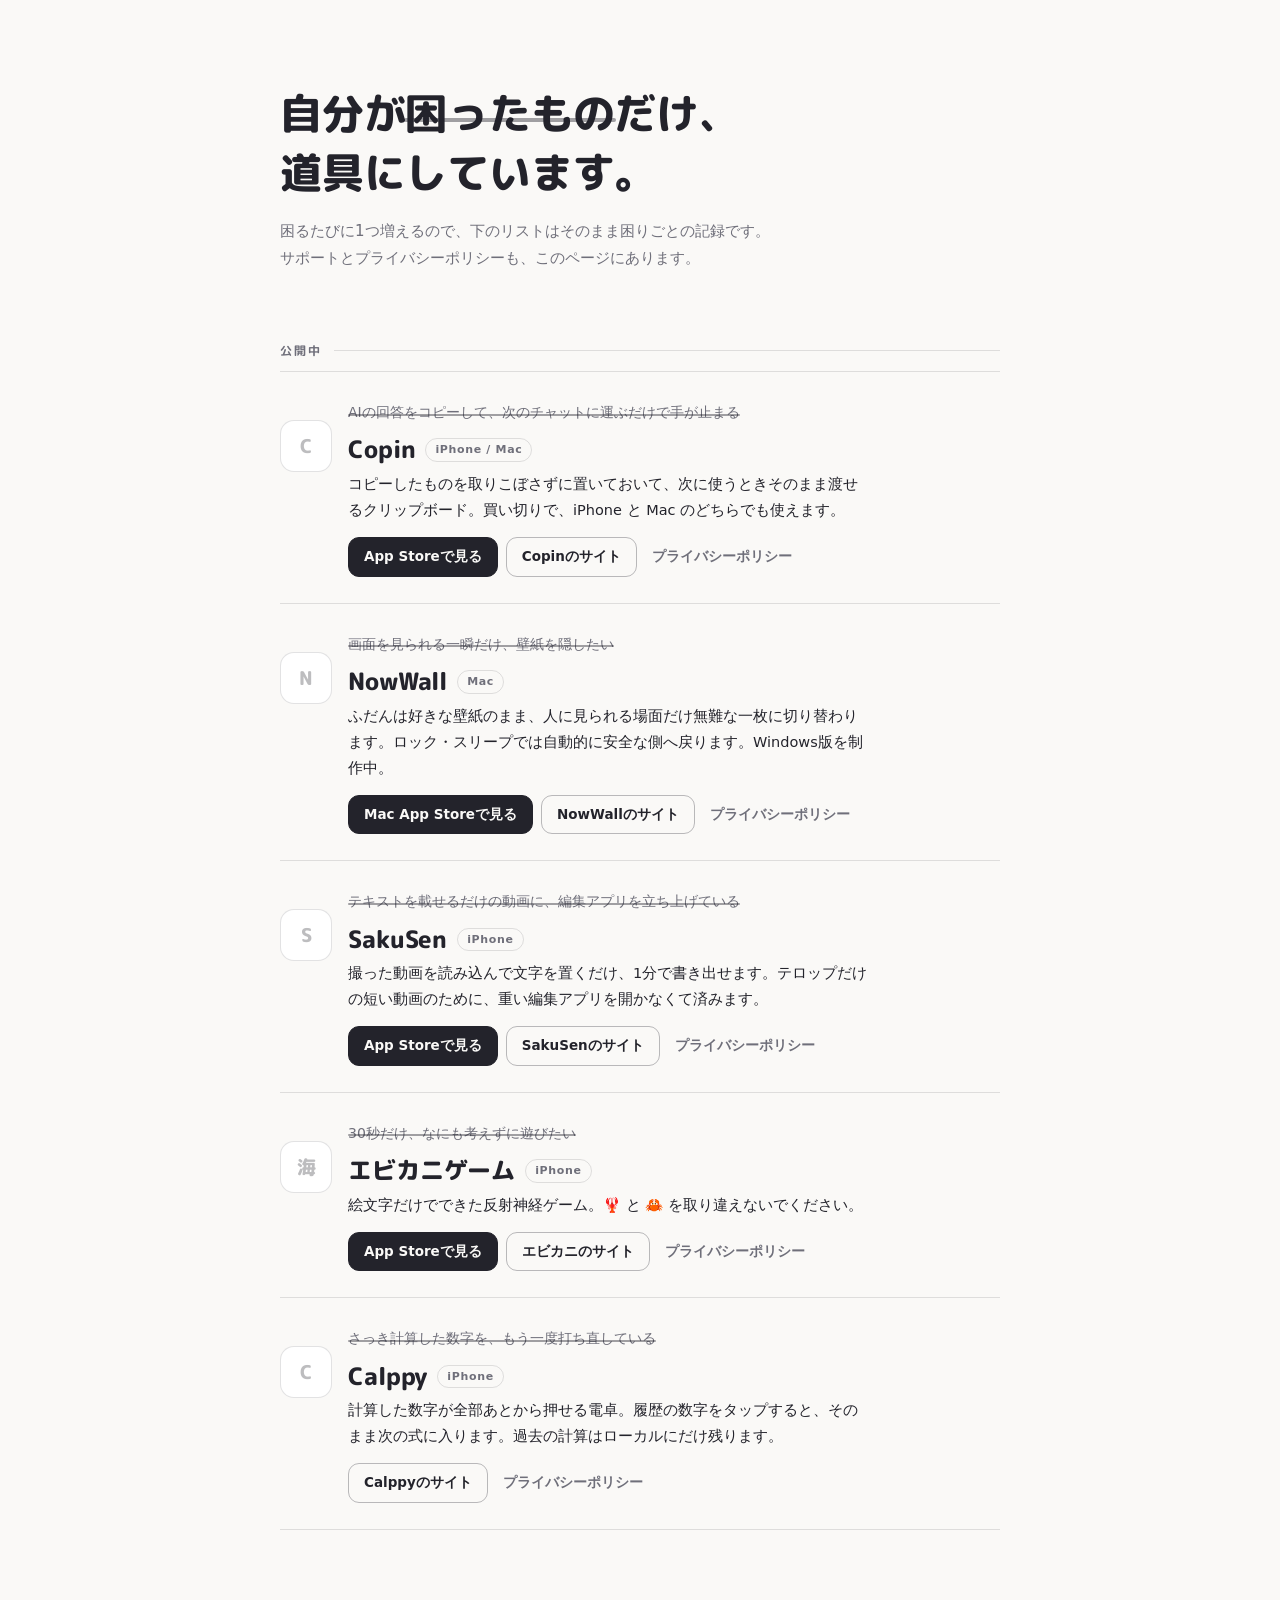
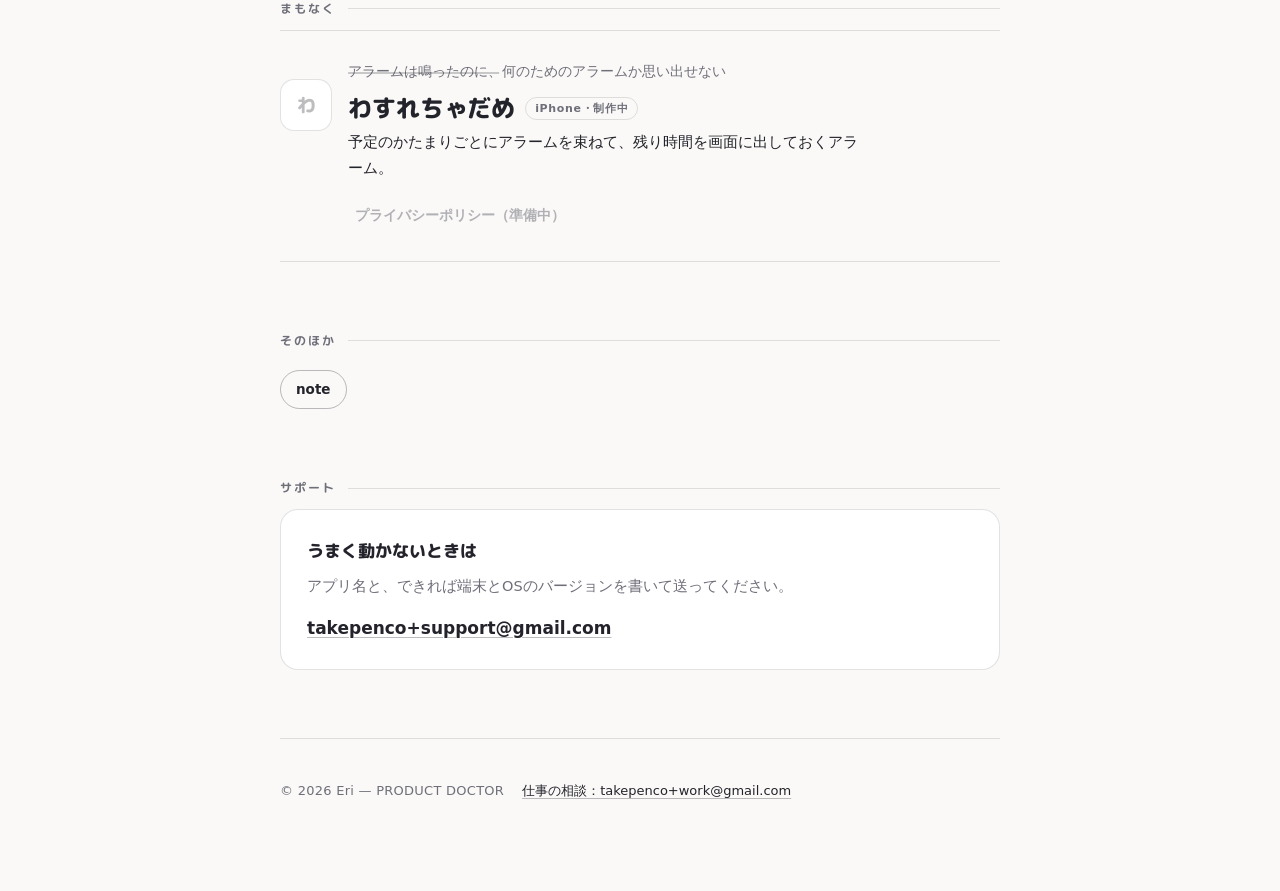
==== index.html @ cc20dac9 "Move Calppy to published apps" ====
<!doctype html>
<html lang="ja">
<head>
  <meta charset="utf-8">
  <meta name="viewport" content="width=device-width, initial-scale=1">
  <meta name="theme-color" content="#faf9f7">

  <title>Eri — つくったもの</title>
  <meta name="description" content="Eriがつくったアプリと道具の置き場。サポート窓口とプライバシーポリシーもここに。">

  <meta property="og:type" content="website">
  <meta property="og:locale" content="ja_JP">
  <meta property="og:title" content="Eri — つくったもの">
  <meta property="og:description" content="自分が困ったものだけ、道具にしています。">
  <meta name="twitter:card" content="summary_large_image">
  <!-- TODO: 公開URL確定後に canonical / og:url を追加する -->
  <!-- TODO: assets/ogp.png（1200×630）を用意し、絶対URLで og:image を追加する -->
  <!-- TODO: assets/favicon.ico と assets/apple-touch-icon.png（180×180）を用意して link 要素を追加する -->

  <link rel="preconnect" href="https://fonts.googleapis.com">
  <link rel="preconnect" href="https://fonts.gstatic.com" crossorigin>
  <link href="https://fonts.googleapis.com/css2?family=M+PLUS+Rounded+1c:wght@700;800&amp;display=swap" rel="stylesheet">
  <link rel="stylesheet" href="styles.css">
  <script src="js/main.js" defer></script>
</head>
<body>
  <a class="skip-link" href="#main">本文へ移動</a>

  <header class="wrap hero">
    <h1>自分が<span class="u">困ったもの</span>だけ、<br>道具にしています。</h1>
    <p class="lede">
      困るたびに1つ増えるので、下のリストはそのまま困りごとの記録です。
      サポートとプライバシーポリシーも、このページにあります。
    </p>
  </header>

  <main id="main">
    <!--
      アプリ追加時は article.product を丸ごと複製する。
      URL未確定時は偽のリンクを置かず、span.todo-link のままにする。
      アイコン画像が無い・読み込めない場合は .icon-fallback が表示される。
    -->
    <section class="wrap product-section" id="apps" aria-labelledby="apps-title">
      <h2 id="apps-title">公開中</h2>

      <article class="product">
        <span class="icon" aria-hidden="true">
          <span class="icon-fallback">C</span>
          <img src="icons/copin.png" alt="" onerror="this.remove()">
        </span>
        <div class="product-body">
          <p class="symptom">AIの回答をコピーして、次のチャットに運ぶだけで手が止まる</p>
          <h3 class="name">Copin <span class="tag">iPhone / Mac</span></h3>
          <p class="desc">コピーしたものを取りこぼさずに置いておいて、次に使うときそのまま渡せるクリップボード。買い切りで、iPhone と Mac のどちらでも使えます。</p>
          <div class="links" aria-label="Copinのリンク">
            <a class="btn primary" href="https://apps.apple.com/jp/app/copin-%E3%82%B3%E3%83%94%E3%83%B3-%E3%83%86%E3%82%AD%E3%82%B9%E3%83%88%E3%82%B9%E3%83%88%E3%83%83%E3%82%AF/id6759777817" target="_blank" rel="noopener noreferrer">App Storeで見る</a>
            <a class="btn" href="https://eriaidesign.github.io/copin/" target="_blank" rel="noopener noreferrer">Copinのサイト</a>
            <a class="btn quiet" href="https://eriaidesign.github.io/copin/privacy" target="_blank" rel="noopener noreferrer">プライバシーポリシー</a>
          </div>
        </div>
      </article>

      <article class="product">
        <span class="icon" aria-hidden="true">
          <span class="icon-fallback">N</span>
          <img src="icons/nowwall.png" alt="" onerror="this.remove()">
        </span>
        <div class="product-body">
          <p class="symptom">画面を見られる一瞬だけ、壁紙を隠したい</p>
          <h3 class="name">NowWall <span class="tag">Mac</span></h3>
          <p class="desc">ふだんは好きな壁紙のまま、人に見られる場面だけ無難な一枚に切り替わります。ロック・スリープでは自動的に安全な側へ戻ります。Windows版を制作中。</p>
          <div class="links" aria-label="NowWallのリンク">
            <a class="btn primary" href="https://apps.apple.com/jp/app/%E4%BB%8A%E3%81%A0%E3%81%91%E5%A3%81%E7%B4%99/id6786477106?mt=12" target="_blank" rel="noopener noreferrer">Mac App Storeで見る</a>
            <a class="btn" href="https://eriaidesign.github.io/NowWall/" target="_blank" rel="noopener noreferrer">NowWallのサイト</a>
            <a class="btn quiet" href="https://eriaidesign.github.io/NowWall/privacy" target="_blank" rel="noopener noreferrer">プライバシーポリシー</a>
          </div>
        </div>
      </article>

      <article class="product">
        <span class="icon" aria-hidden="true">
          <span class="icon-fallback">S</span>
          <img src="icons/sakusen.png" alt="" onerror="this.remove()">
        </span>
        <div class="product-body">
          <p class="symptom">テキストを載せるだけの動画に、編集アプリを立ち上げている</p>
          <h3 class="name">SakuSen <span class="tag">iPhone</span></h3>
          <p class="desc">撮った動画を読み込んで文字を置くだけ、1分で書き出せます。テロップだけの短い動画のために、重い編集アプリを開かなくて済みます。</p>
          <div class="links" aria-label="SakuSenのリンク">
            <a class="btn primary" href="https://apps.apple.com/jp/app/sakusen/id6762540919" target="_blank" rel="noopener noreferrer">App Storeで見る</a>
            <a class="btn" href="https://eriaidesign.github.io/SakuSen/" target="_blank" rel="noopener noreferrer">SakuSenのサイト</a>
            <a class="btn quiet" href="https://eriaidesign.github.io/SakuSen/privacy" target="_blank" rel="noopener noreferrer">プライバシーポリシー</a>
          </div>
        </div>
      </article>

      <article class="product">
        <span class="icon" aria-hidden="true">
          <span class="icon-fallback">海</span>
          <img src="icons/ebikani.png" alt="" onerror="this.remove()">
        </span>
        <div class="product-body">
          <p class="symptom">30秒だけ、なにも考えずに遊びたい</p>
          <h3 class="name">エビカニゲーム <span class="tag">iPhone</span></h3>
          <p class="desc">絵文字だけでできた反射神経ゲーム。🦞 と 🦀 を取り違えないでください。</p>
          <div class="links" aria-label="エビカニゲームのリンク">
            <a class="btn primary" href="https://apps.apple.com/jp/app/%E3%82%A8%E3%83%93%E3%82%AB%E3%83%8B/id6766397787" target="_blank" rel="noopener noreferrer">App Storeで見る</a>
            <a class="btn" href="https://eriaidesign.github.io/EbiKani/" target="_blank" rel="noopener noreferrer">エビカニのサイト</a>
            <a class="btn quiet" href="https://eriaidesign.github.io/EbiKani/privacy" target="_blank" rel="noopener noreferrer">プライバシーポリシー</a>
          </div>
        </div>
      </article>

      <article class="product">
        <span class="icon" aria-hidden="true">
          <span class="icon-fallback">C</span>
          <img src="icons/calppy.png" alt="" onerror="this.remove()">
        </span>
        <div class="product-body">
          <p class="symptom">さっき計算した数字を、もう一度打ち直している</p>
          <h3 class="name">Calppy <span class="tag">iPhone</span></h3>
          <p class="desc">計算した数字が全部あとから押せる電卓。履歴の数字をタップすると、そのまま次の式に入ります。過去の計算はローカルにだけ残ります。</p>
          <div class="links" aria-label="Calppyのリンク">
            <!-- TODO: App Storeページが公開されたらストアリンクを追加する（現在の掲載URLは404） -->
            <a class="btn" href="https://eriaidesign.github.io/Calppy/" target="_blank" rel="noopener noreferrer">Calppyのサイト</a>
            <a class="btn quiet" href="https://eriaidesign.github.io/Calppy/privacy" target="_blank" rel="noopener noreferrer">プライバシーポリシー</a>
          </div>
        </div>
      </article>
    </section>

    <section class="wrap product-section upcoming" id="soon" aria-labelledby="soon-title">
      <h2 id="soon-title">まもなく</h2>

      <article class="product">
        <span class="icon" aria-hidden="true">
          <span class="icon-fallback">わ</span>
          <img src="icons/wasurecha.png" alt="" onerror="this.remove()">
        </span>
        <div class="product-body">
          <p class="symptom">アラームは鳴ったのに、何のためのアラームか思い出せない</p>
          <h3 class="name">わすれちゃだめ <span class="tag">iPhone・制作中</span></h3>
          <p class="desc">予定のかたまりごとにアラームを束ねて、残り時間を画面に出しておくアラーム。</p>
          <div class="links" aria-label="わすれちゃだめのリンク">
            <!-- TODO: privacy/wasurecha.html の既存ポリシー本文を配置後、a要素へ置き換える -->
            <span class="btn quiet todo-link" data-todo="privacy/wasurecha.html">プライバシーポリシー（準備中）</span>
          </div>
        </div>
      </article>
    </section>

    <section class="wrap" id="other" aria-labelledby="other-title">
      <h2 id="other-title">そのほか</h2>
      <div class="side" aria-label="そのほかの制作物">
        <a class="btn" href="https://note.com/eri_design" target="_blank" rel="noopener noreferrer">note</a>
      </div>
    </section>

    <section class="wrap" id="support" aria-labelledby="support-title">
      <h2 id="support-title">サポート</h2>
      <div class="contact">
        <h3>うまく動かないときは</h3>
        <p>アプリ名と、できれば端末とOSのバージョンを書いて送ってください。</p>
        <a class="mail" href="mailto:takepenco+support@gmail.com?subject=%E3%82%A2%E3%83%97%E3%83%AA%E3%82%B5%E3%83%9D%E3%83%BC%E3%83%88&amp;body=%E3%82%A2%E3%83%97%E3%83%AA%E5%90%8D%EF%BC%9A%0A%E7%AB%AF%E6%9C%AB%EF%BC%9A%0AOS%E3%83%90%E3%83%BC%E3%82%B8%E3%83%A7%E3%83%B3%EF%BC%9A%0A%0A%E5%9B%B0%E3%81%A3%E3%81%A6%E3%81%84%E3%82%8B%E3%81%93%E3%81%A8%EF%BC%9A">takepenco+support@gmail.com</a>
        <!-- 将来アプリ専用窓口が必要になったら、同じ形式で +copin などのmailtoを追加する -->
      </div>
    </section>
  </main>

  <footer class="wrap">
    <p class="sig">© 2026 Eri <span aria-hidden="true">—</span> PRODUCT DOCTOR</p>
    <p><a href="mailto:takepenco+work@gmail.com?subject=%E4%BB%95%E4%BA%8B%E3%81%AE%E7%9B%B8%E8%AB%87">仕事の相談：takepenco+work@gmail.com</a></p>
  </footer>
</body>
</html>
---- styles.css ----
:root {
  --paper: #faf9f7;
  --card: #ffffff;
  --ink: #23232b;
  --dim: #6f6f7a;
  --line: rgba(35, 35, 43, 0.13);
  --line-strong: rgba(35, 35, 43, 0.3);
  --strike: rgba(35, 35, 43, 0.42);
  --max-width: 720px;
  --display: "M PLUS Rounded 1c", ui-rounded, system-ui, sans-serif;
  --body: system-ui, -apple-system, "Hiragino Sans", "Noto Sans JP", "Yu Gothic", sans-serif;
}

*,
*::before,
*::after {
  box-sizing: border-box;
}

* {
  margin: 0;
  padding: 0;
}

html {
  scroll-behavior: smooth;
}

body {
  background: var(--paper);
  color: var(--ink);
  font-family: var(--body);
  line-height: 1.8;
  -webkit-font-smoothing: antialiased;
}

.wrap {
  width: min(100% - 44px, var(--max-width));
  margin-inline: auto;
}

a {
  color: var(--ink);
  text-decoration: underline;
  text-decoration-color: var(--line-strong);
  text-decoration-thickness: 1px;
  text-underline-offset: 3px;
}

a:hover {
  text-decoration-color: var(--ink);
}

:focus-visible {
  border-radius: 4px;
  outline: 2px solid var(--ink);
  outline-offset: 3px;
}

.skip-link {
  position: fixed;
  z-index: 10;
  top: 12px;
  left: 12px;
  padding: 7px 12px;
  border-radius: 8px;
  background: var(--ink);
  color: var(--paper);
  font-size: 13px;
  transform: translateY(-180%);
}

.skip-link:focus {
  transform: translateY(0);
}

.hero {
  padding-block: 84px 34px;
}

h1,
h2,
.name,
.contact h3 {
  font-family: var(--display);
}

h1 {
  margin-bottom: 16px;
  font-size: clamp(29px, 5.6vw, 42px);
  font-weight: 800;
  letter-spacing: -0.005em;
  line-height: 1.4;
}

h1 .u {
  position: relative;
  display: inline-block;
  white-space: nowrap;
}

h1 .u::after {
  position: absolute;
  top: 57%;
  left: -0.04em;
  width: calc(100% + 0.08em);
  height: 4px;
  border-radius: 3px;
  background: var(--strike);
  content: "";
  transform: scaleX(0);
  transform-origin: left center;
  transition: transform 0.62s cubic-bezier(0.2, 0.9, 0.3, 1) 0.5s;
}

body.ready h1 .u::after {
  transform: scaleX(1);
}

.lede {
  max-width: 33em;
  color: var(--dim);
  font-size: 15px;
}

section {
  padding-block: 34px;
}

h2 {
  display: flex;
  align-items: center;
  gap: 12px;
  margin-bottom: 10px;
  color: var(--dim);
  font-size: 12px;
  font-weight: 700;
  letter-spacing: 0.16em;
}

h2::after {
  flex: 1;
  height: 1px;
  background: var(--line);
  content: "";
}

.product {
  display: grid;
  grid-template-columns: 52px 1fr;
  column-gap: 16px;
  padding-block: 26px;
  border-top: 1px solid var(--line);
}

.product-section .product:last-child {
  border-bottom: 1px solid var(--line);
}

.icon {
  position: relative;
  display: flex;
  align-items: center;
  justify-content: center;
  width: 52px;
  height: 52px;
  margin-top: 22px;
  overflow: hidden;
  border: 1px solid var(--line);
  border-radius: 14px;
  background: var(--card);
  color: var(--line-strong);
  font-family: var(--display);
  font-size: 19px;
  font-weight: 800;
}

.icon img {
  position: absolute;
  inset: 0;
  width: 100%;
  height: 100%;
  object-fit: cover;
}

.symptom {
  position: relative;
  display: inline-block;
  margin-bottom: 8px;
  color: var(--dim);
  font-size: 14px;
}

.symptom::after {
  position: absolute;
  top: 53%;
  left: 0;
  width: 100%;
  height: 2px;
  border-radius: 2px;
  background: var(--strike);
  content: "";
  transform: scaleX(0);
  transform-origin: left center;
  transition: transform 0.5s cubic-bezier(0.2, 0.9, 0.3, 1);
}

.product.seen .symptom::after {
  transform: scaleX(1);
}

.upcoming .product.seen .symptom::after {
  transform: scaleX(0.4);
}

.upcoming .symptom::after {
  opacity: 0.55;
}

.name {
  display: flex;
  flex-wrap: wrap;
  align-items: center;
  gap: 10px;
  margin-bottom: 4px;
  font-size: 24px;
  font-weight: 800;
  letter-spacing: -0.005em;
  line-height: 1.4;
}

.tag {
  padding: 2px 9px;
  border: 1px solid var(--line);
  border-radius: 999px;
  color: var(--dim);
  font-family: var(--body);
  font-size: 11px;
  font-weight: 600;
  letter-spacing: 0.06em;
  line-height: 1.6;
}

.desc {
  max-width: 36em;
  margin-bottom: 14px;
  color: var(--ink);
  font-size: 14.5px;
}

.links,
.side {
  display: flex;
  flex-wrap: wrap;
  align-items: center;
  gap: 8px;
}

.side {
  gap: 9px;
  padding-top: 8px;
}

.btn {
  display: inline-block;
  padding: 8px 15px;
  border: 1px solid var(--line-strong);
  border-radius: 11px;
  background: transparent;
  color: var(--ink);
  font-size: 13.5px;
  font-weight: 600;
  line-height: 1.6;
  text-decoration: none;
}

a.btn:hover {
  background: rgba(35, 35, 43, 0.05);
  text-decoration: none;
}

.btn.primary {
  border-color: var(--ink);
  background: var(--ink);
  color: var(--paper);
}

a.btn.primary:hover {
  background: #000000;
}

.btn.quiet {
  padding-inline: 6px;
  border-color: transparent;
  color: var(--dim);
}

a.btn.quiet:hover {
  background: transparent;
  color: var(--ink);
  text-decoration: underline;
}

.todo-link {
  cursor: default;
  opacity: 0.52;
  user-select: none;
}

.side .btn {
  border-radius: 999px;
}

.contact {
  margin-top: 8px;
  padding: 26px;
  border: 1px solid var(--line);
  border-radius: 18px;
  background: var(--card);
}

.contact h3 {
  margin-bottom: 6px;
  font-size: 17px;
  font-weight: 800;
}

.contact p {
  margin-bottom: 14px;
  color: var(--dim);
  font-size: 14.5px;
}

.mail {
  font-size: 17px;
  font-weight: 700;
  overflow-wrap: anywhere;
}

footer {
  display: flex;
  flex-wrap: wrap;
  align-items: baseline;
  gap: 6px 18px;
  margin-top: 34px;
  padding-block: 40px 88px;
  border-top: 1px solid var(--line);
  color: var(--dim);
  font-size: 13px;
}

footer .sig {
  letter-spacing: 0.02em;
}

@media (max-width: 520px) {
  .wrap {
    width: min(100% - 36px, var(--max-width));
  }

  .hero {
    padding-top: 64px;
  }

  h1 .u {
    white-space: normal;
  }

  .product {
    grid-template-columns: 40px 1fr;
    column-gap: 13px;
  }

  .icon {
    width: 40px;
    height: 40px;
    margin-top: 20px;
    border-radius: 11px;
    font-size: 15px;
  }

  .contact {
    padding: 22px;
  }
}

@media (prefers-reduced-motion: reduce) {
  html {
    scroll-behavior: auto;
  }

  .symptom::after,
  h1 .u::after {
    transition: none;
  }
}
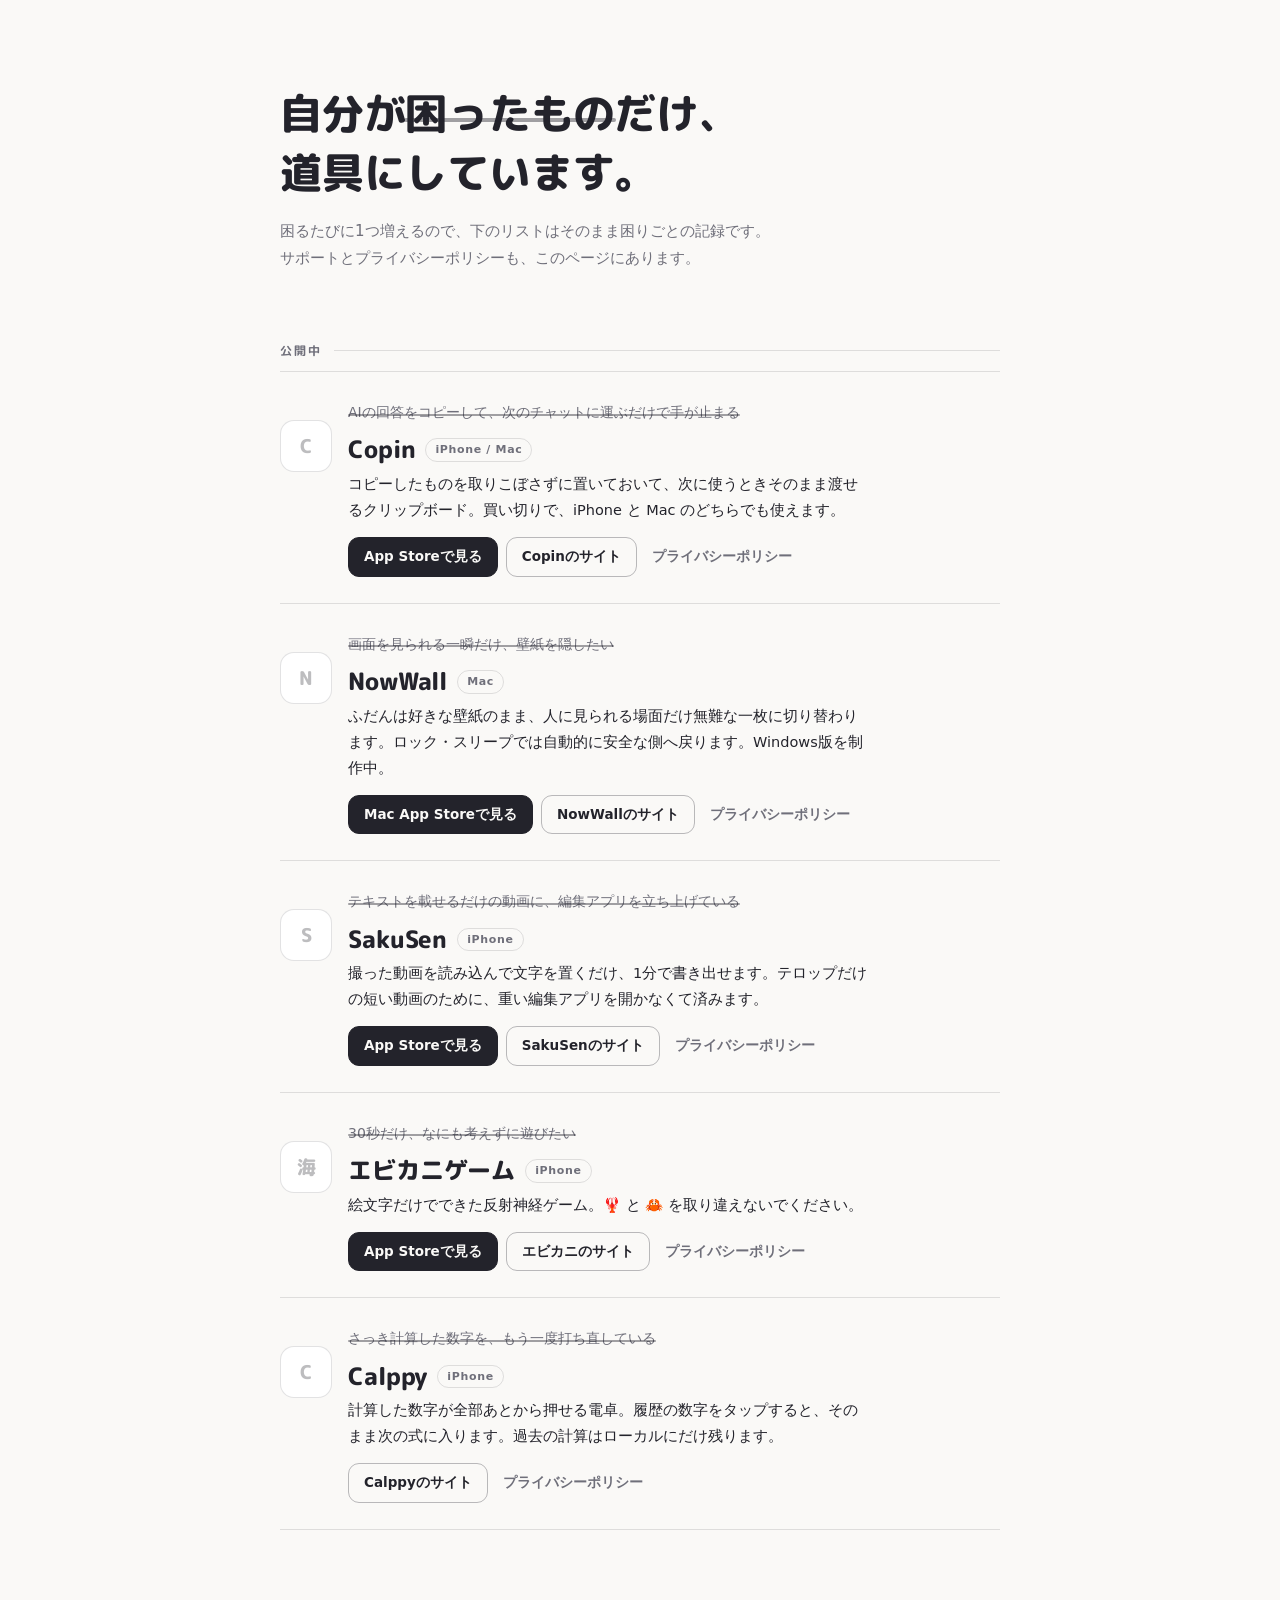
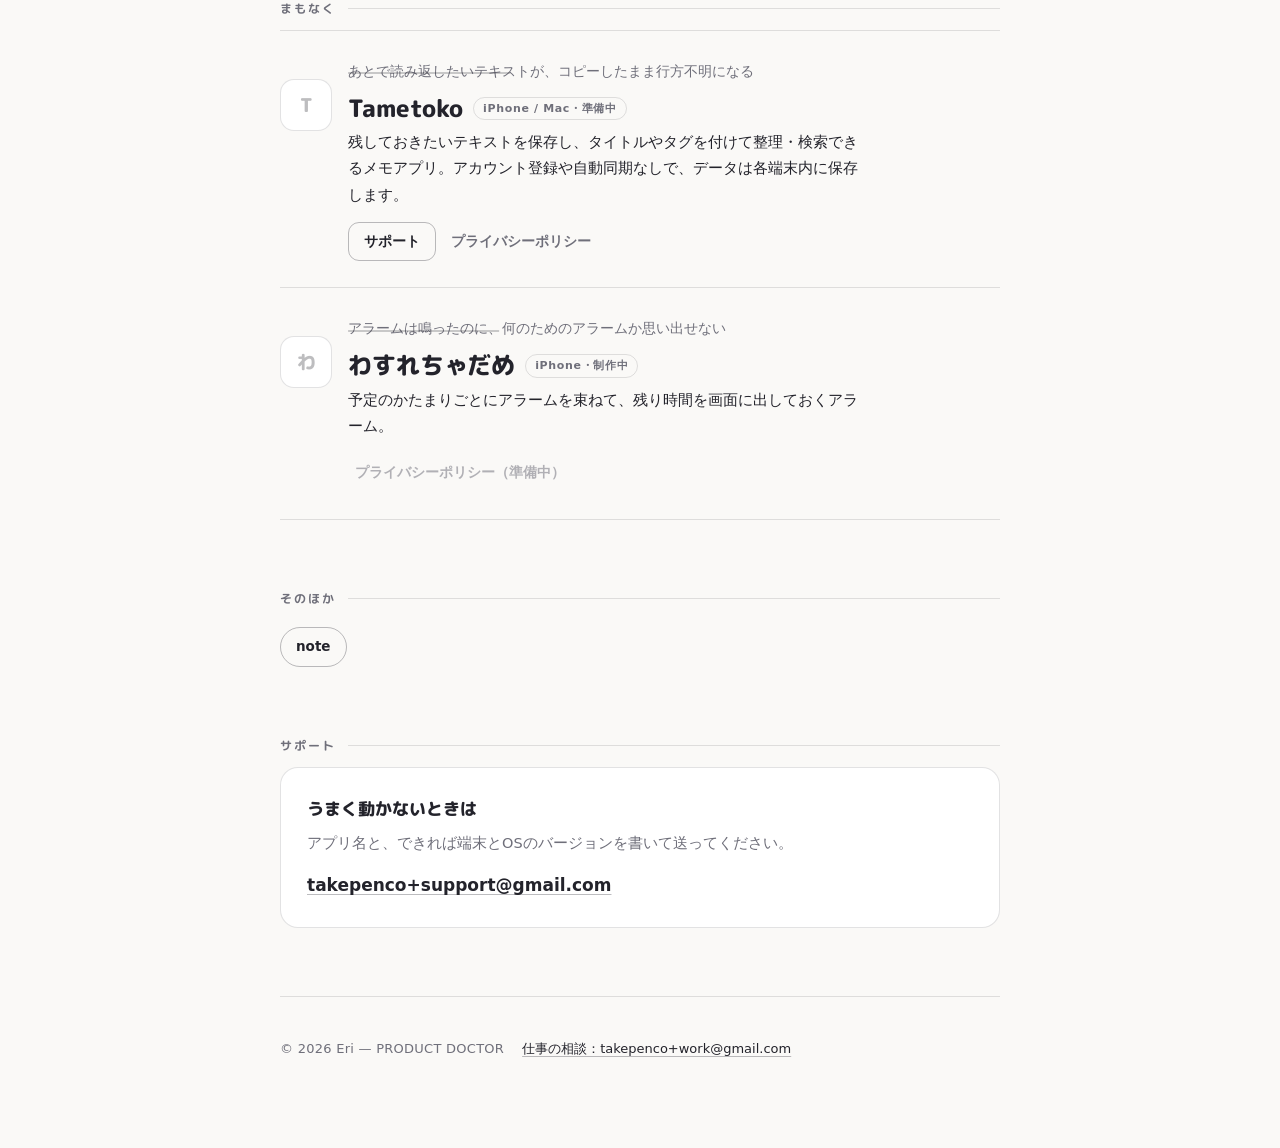
==== commit 27b5c19a: "Add Tametoko privacy and support pages" ====
--- a/index.html
+++ b/index.html
@@ -134,6 +134,23 @@
 
       <article class="product">
         <span class="icon" aria-hidden="true">
+          <span class="icon-fallback">T</span>
+          <img src="icons/tametoko.png" alt="" onerror="this.remove()">
+        </span>
+        <div class="product-body">
+          <p class="symptom">あとで読み返したいテキストが、コピーしたまま行方不明になる</p>
+          <h3 class="name">Tametoko <span class="tag">iPhone / Mac・準備中</span></h3>
+          <p class="desc">残しておきたいテキストを保存し、タイトルやタグを付けて整理・検索できるメモアプリ。アカウント登録や自動同期なしで、データは各端末内に保存します。</p>
+          <div class="links" aria-label="Tametokoのリンク">
+            <!-- TODO: App Store URLと個別サイトURLが確定したらリンクを追加する -->
+            <a class="btn" href="support/tametoko.html">サポート</a>
+            <a class="btn quiet" href="privacy/tametoko.html">プライバシーポリシー</a>
+          </div>
+        </div>
+      </article>
+
+      <article class="product">
+        <span class="icon" aria-hidden="true">
           <span class="icon-fallback">わ</span>
           <img src="icons/wasurecha.png" alt="" onerror="this.remove()">
         </span>
--- a/styles.css
+++ b/styles.css
@@ -353,6 +353,91 @@
   letter-spacing: 0.02em;
 }
 
+/* ---------- privacy / support pages ---------- */
+.subpage .page-header {
+  padding-block: 60px 28px;
+}
+
+.subpage .back-link {
+  display: inline-block;
+  margin-bottom: 22px;
+  color: var(--dim);
+  font-size: 14px;
+}
+
+.subpage .page-header h1 {
+  margin-bottom: 10px;
+  font-size: clamp(28px, 5vw, 38px);
+}
+
+.subpage .page-intro {
+  max-width: 42em;
+  color: var(--dim);
+  font-size: 16px;
+}
+
+.legal {
+  padding-block: 12px 48px;
+}
+
+.legal h2 {
+  display: block;
+  margin: 34px 0 8px;
+  color: var(--ink);
+  font-size: 17px;
+  letter-spacing: 0;
+}
+
+.legal h2::after {
+  display: none;
+}
+
+.legal p,
+.legal li {
+  font-size: 16px;
+}
+
+.legal ul {
+  padding-left: 1.4em;
+}
+
+.legal li + li {
+  margin-top: 6px;
+}
+
+.legal .meta {
+  color: var(--dim);
+  font-size: 14px;
+}
+
+.support-details {
+  display: grid;
+  gap: 16px;
+  padding-block: 12px 48px;
+}
+
+.support-details .contact {
+  margin-top: 0;
+}
+
+.support-details h2 {
+  margin-bottom: 12px;
+}
+
+.support-details ul {
+  padding-left: 1.4em;
+  font-size: 16px;
+}
+
+.support-details li + li {
+  margin-top: 5px;
+}
+
+.support-note {
+  color: var(--dim);
+  font-size: 14px;
+}
+
 @media (max-width: 520px) {
   .wrap {
     width: min(100% - 36px, var(--max-width));
@@ -382,6 +467,10 @@
   .contact {
     padding: 22px;
   }
+
+  .subpage .page-header {
+    padding-top: 42px;
+  }
 }
 
 @media (prefers-reduced-motion: reduce) {
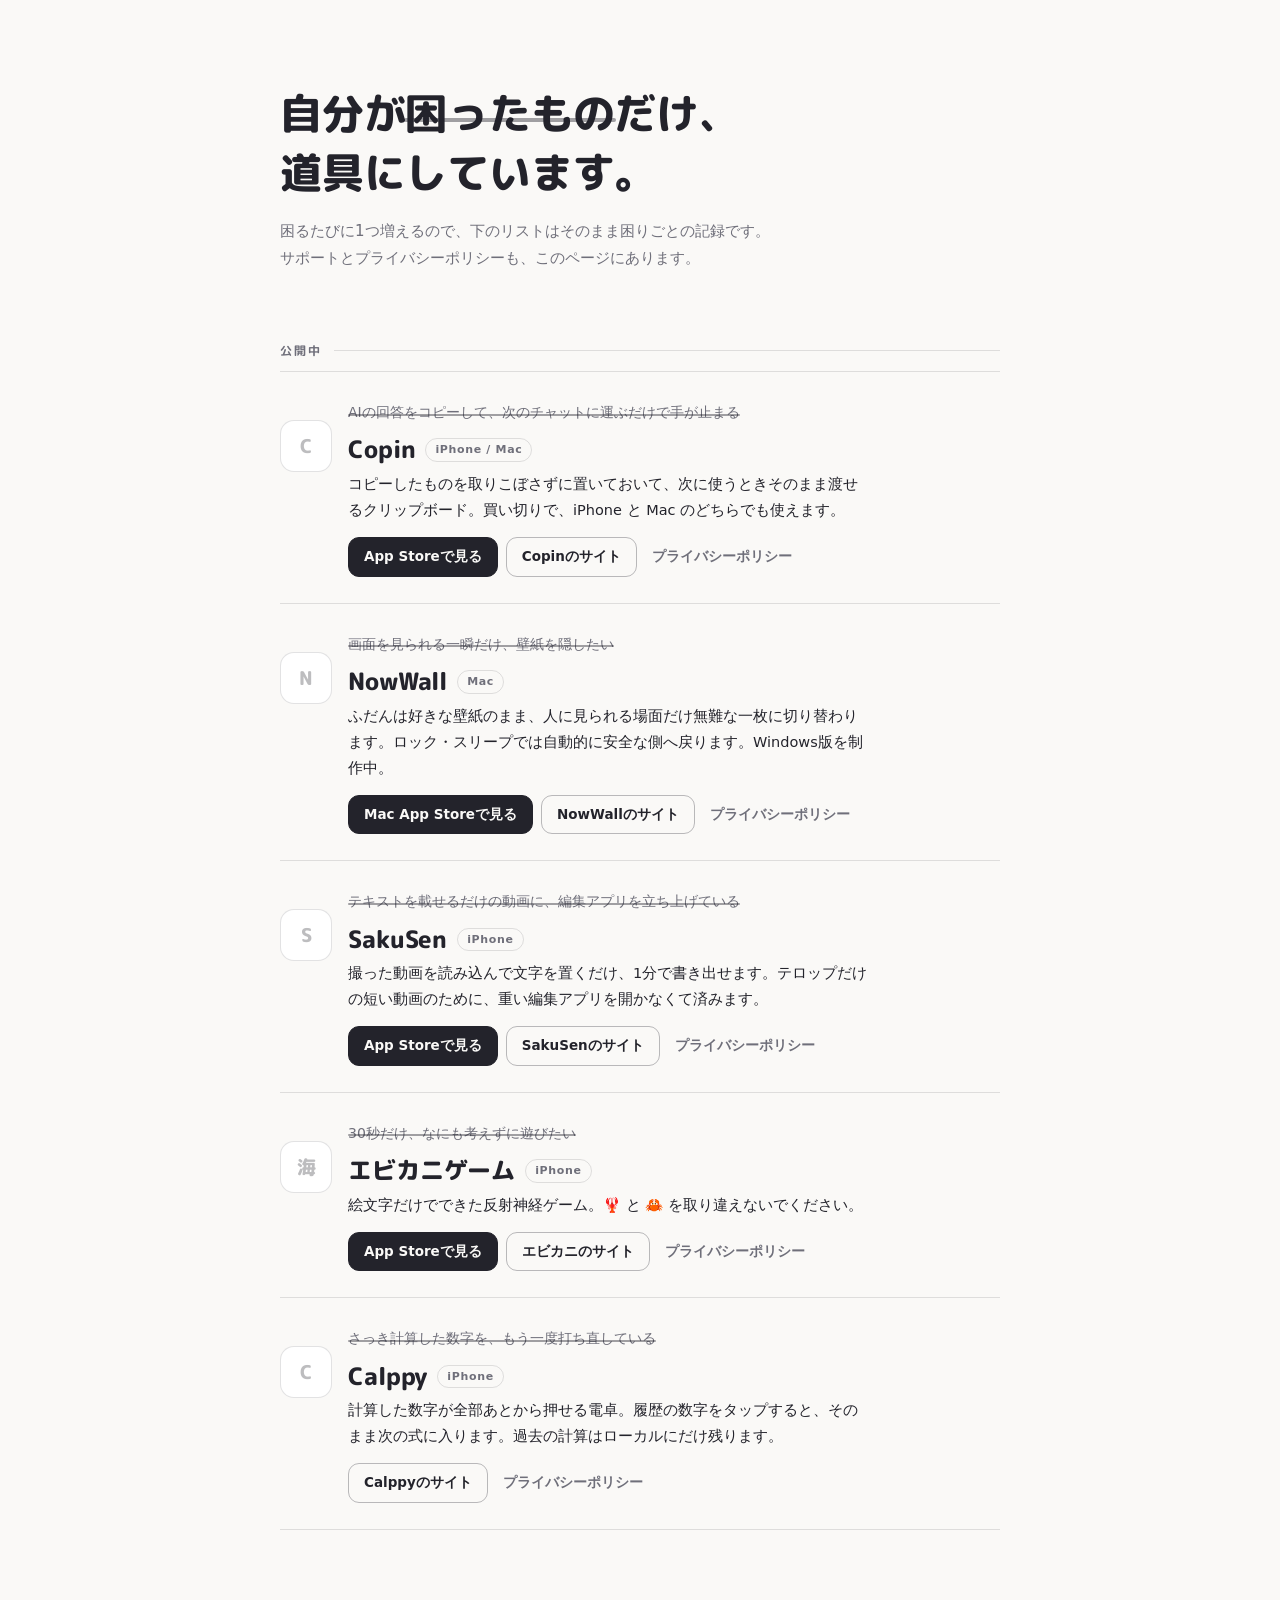
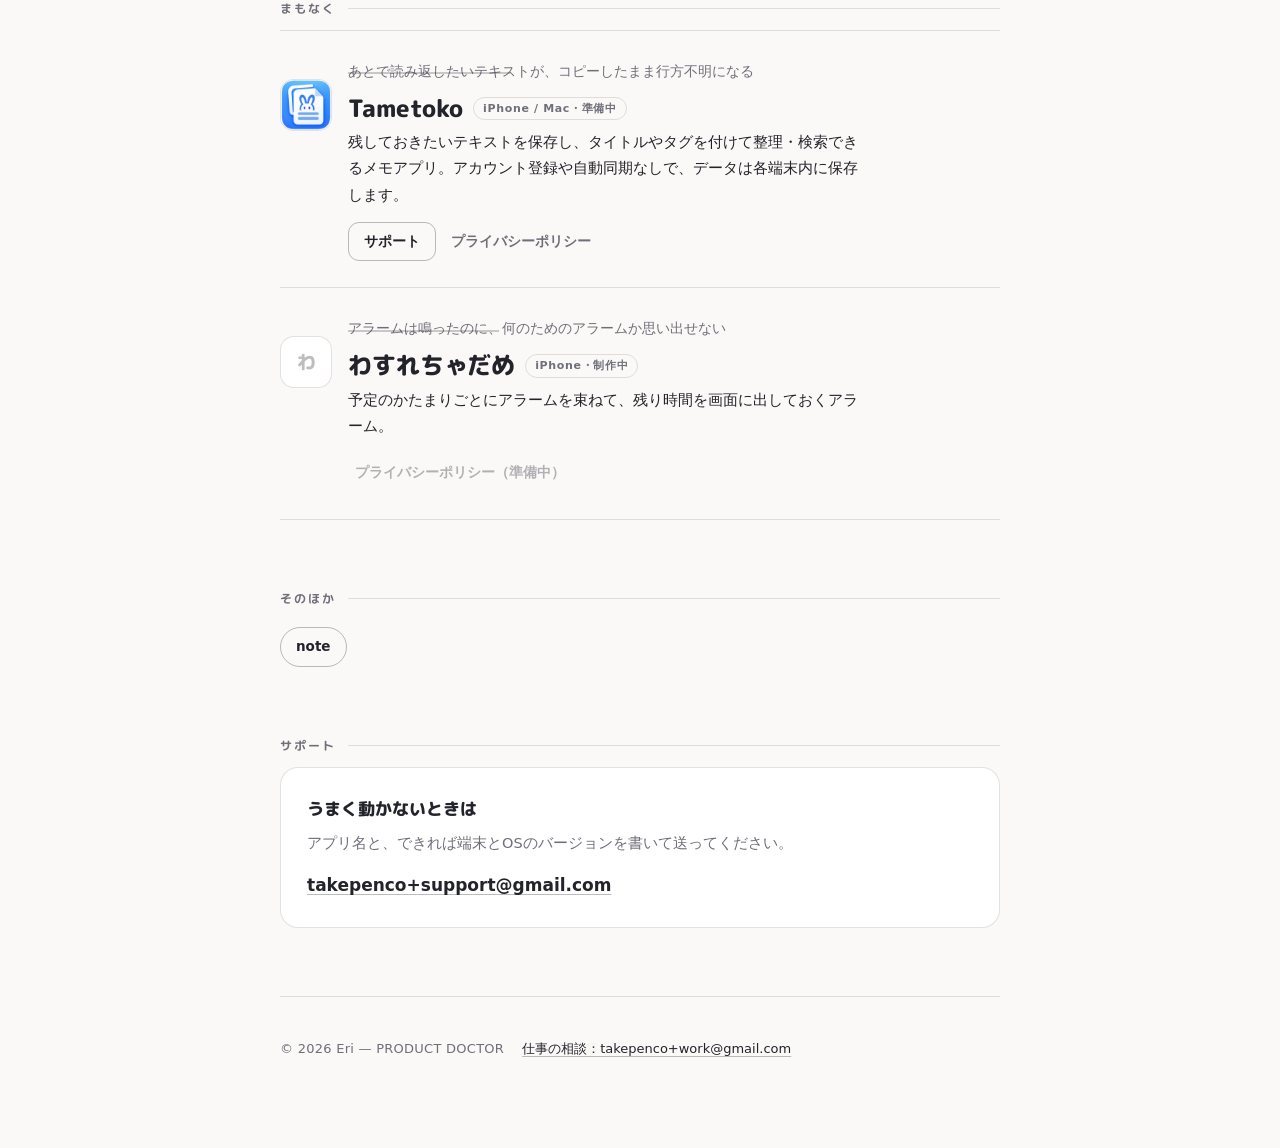
==== commit de3e847d: "Prepare site for GitHub Pages" ====
--- a/index.html
+++ b/index.html
@@ -12,8 +12,9 @@
   <meta property="og:locale" content="ja_JP">
   <meta property="og:title" content="Eri — つくったもの">
   <meta property="og:description" content="自分が困ったものだけ、道具にしています。">
+  <meta property="og:url" content="https://eriaidesign.github.io/">
   <meta name="twitter:card" content="summary_large_image">
-  <!-- TODO: 公開URL確定後に canonical / og:url を追加する -->
+  <link rel="canonical" href="https://eriaidesign.github.io/">
   <!-- TODO: assets/ogp.png（1200×630）を用意し、絶対URLで og:image を追加する -->
   <!-- TODO: assets/favicon.ico と assets/apple-touch-icon.png（180×180）を用意して link 要素を追加する -->
 
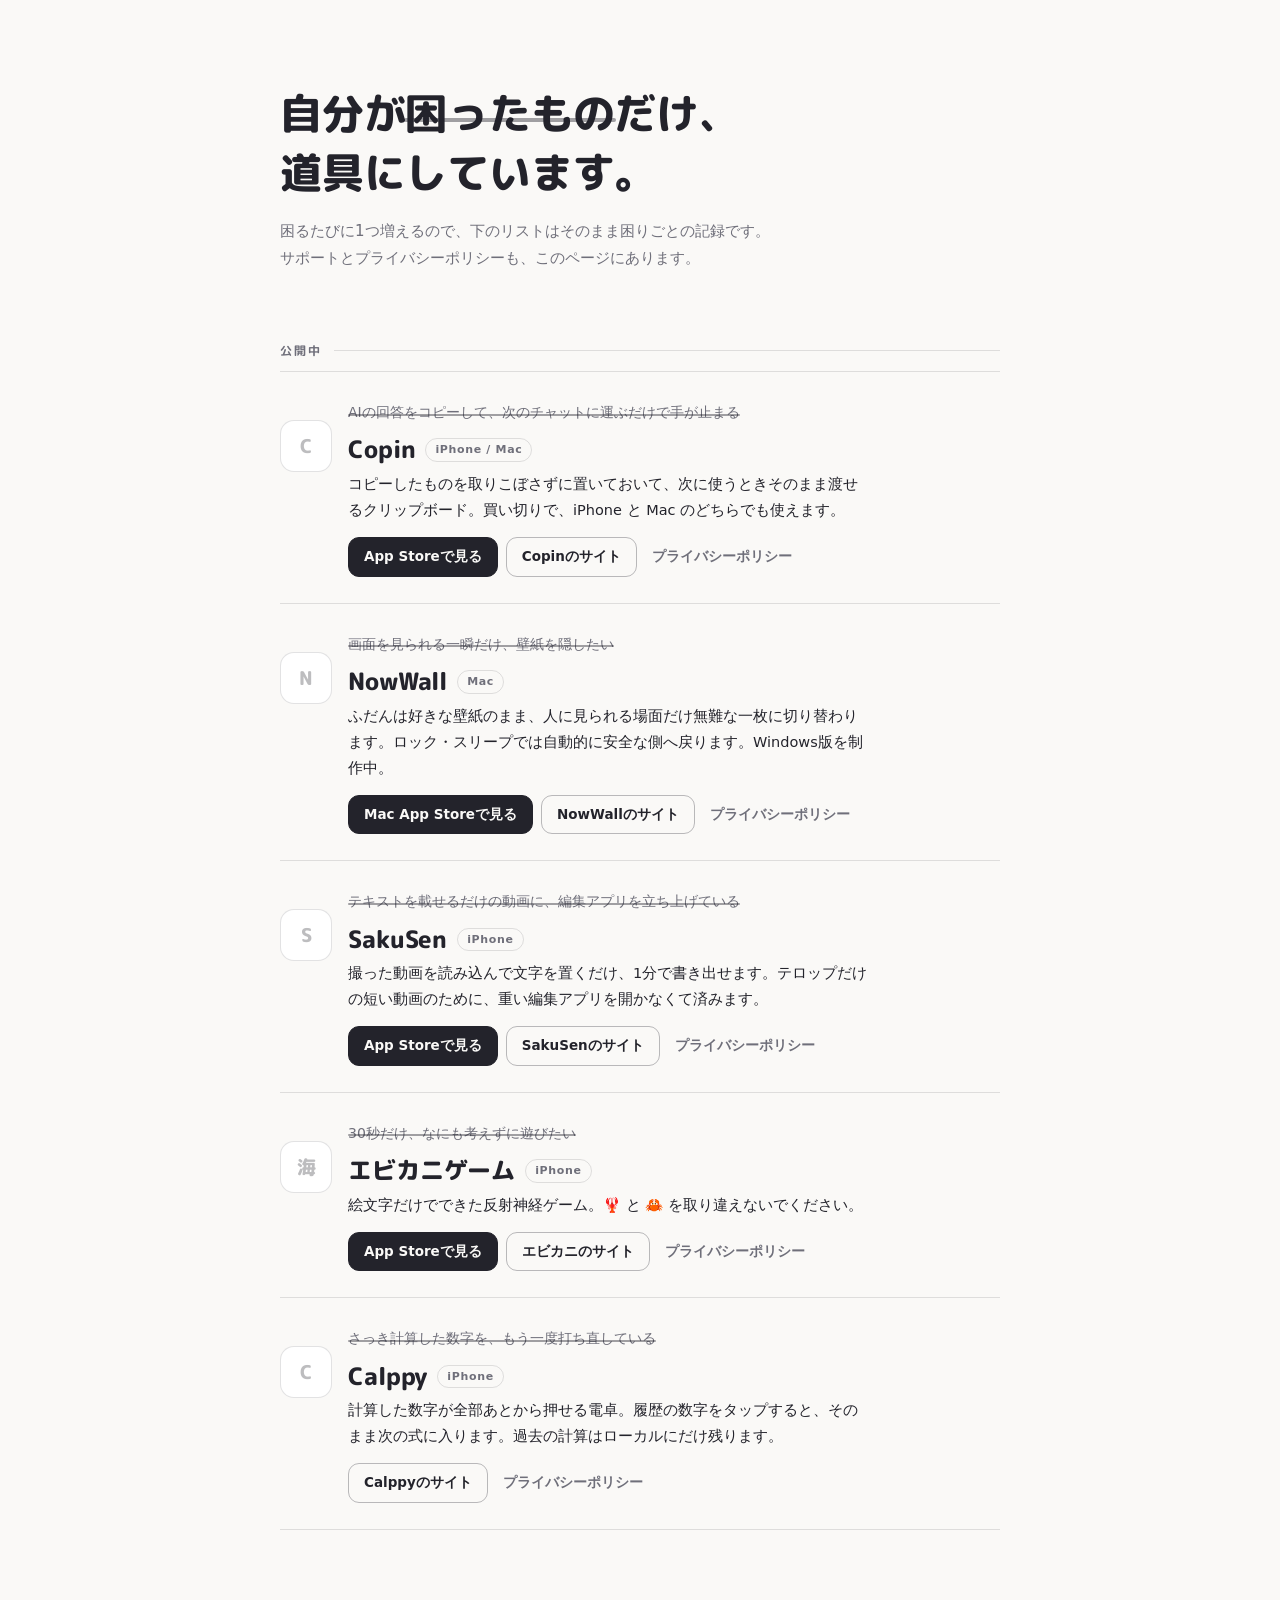
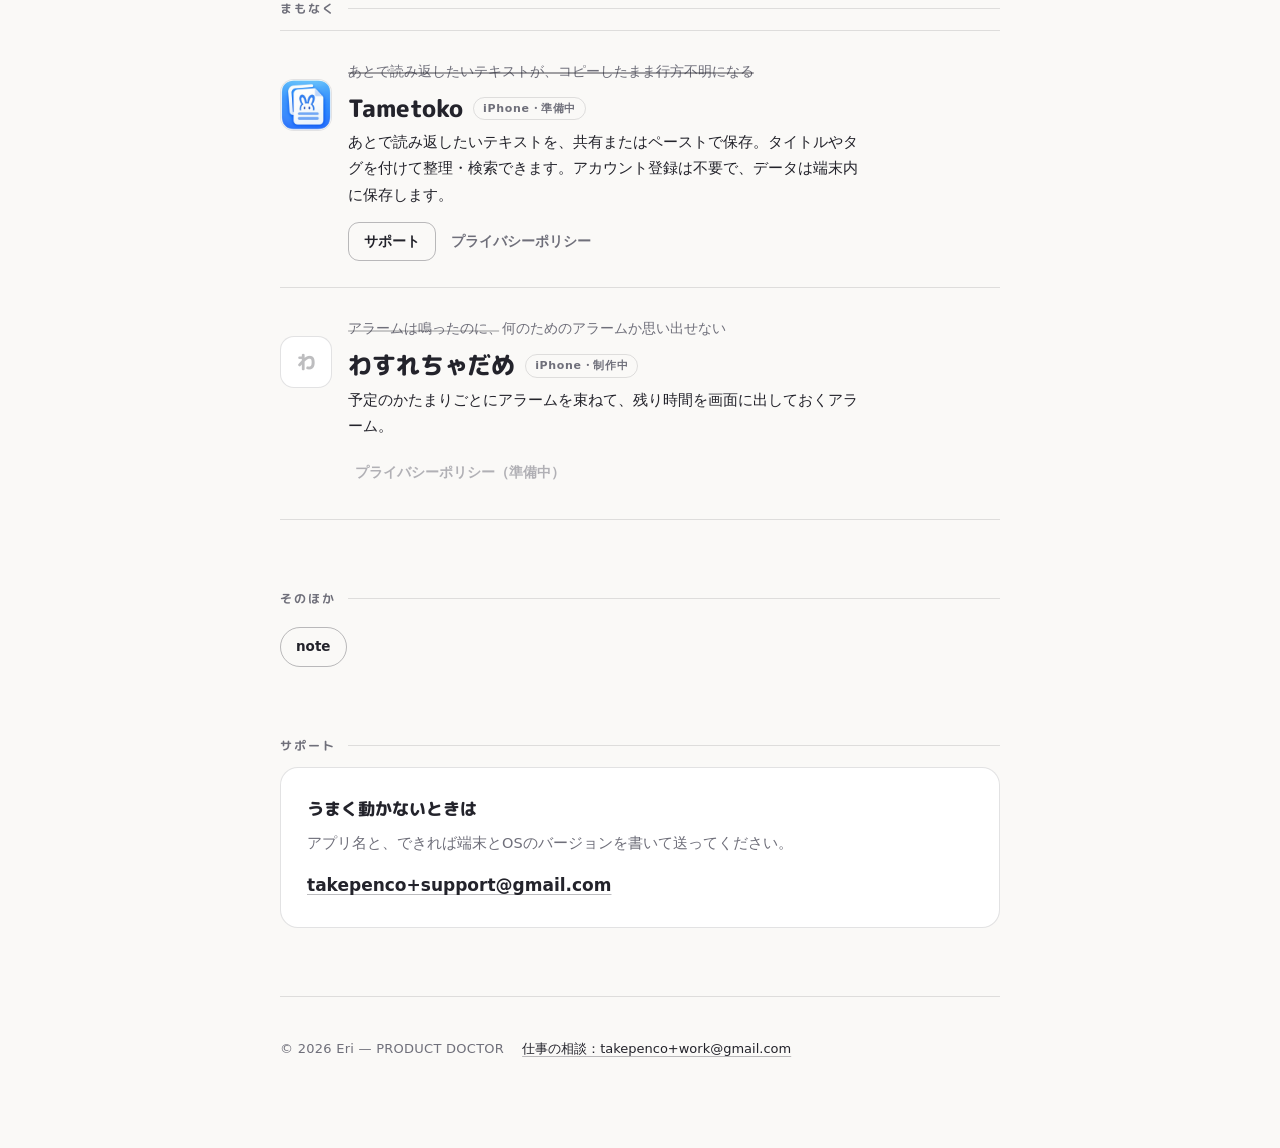
==== commit 916f9d5f: "Align Tametoko pages with iOS launch" ====
--- a/index.html
+++ b/index.html
@@ -133,15 +133,15 @@
     <section class="wrap product-section upcoming" id="soon" aria-labelledby="soon-title">
       <h2 id="soon-title">まもなく</h2>
 
-      <article class="product">
+      <article class="product full-strike">
         <span class="icon" aria-hidden="true">
           <span class="icon-fallback">T</span>
           <img src="icons/tametoko.png" alt="" onerror="this.remove()">
         </span>
         <div class="product-body">
           <p class="symptom">あとで読み返したいテキストが、コピーしたまま行方不明になる</p>
-          <h3 class="name">Tametoko <span class="tag">iPhone / Mac・準備中</span></h3>
-          <p class="desc">残しておきたいテキストを保存し、タイトルやタグを付けて整理・検索できるメモアプリ。アカウント登録や自動同期なしで、データは各端末内に保存します。</p>
+          <h3 class="name">Tametoko <span class="tag">iPhone・準備中</span></h3>
+          <p class="desc">あとで読み返したいテキストを、共有またはペーストで保存。タイトルやタグを付けて整理・検索できます。アカウント登録は不要で、データは端末内に保存します。</p>
           <div class="links" aria-label="Tametokoのリンク">
             <!-- TODO: App Store URLと個別サイトURLが確定したらリンクを追加する -->
             <a class="btn" href="support/tametoko.html">サポート</a>
--- a/styles.css
+++ b/styles.css
@@ -217,6 +217,14 @@
   opacity: 0.55;
 }
 
+.upcoming .product.full-strike.seen .symptom::after {
+  transform: scaleX(1);
+}
+
+.upcoming .product.full-strike .symptom::after {
+  opacity: 1;
+}
+
 .name {
   display: flex;
   flex-wrap: wrap;
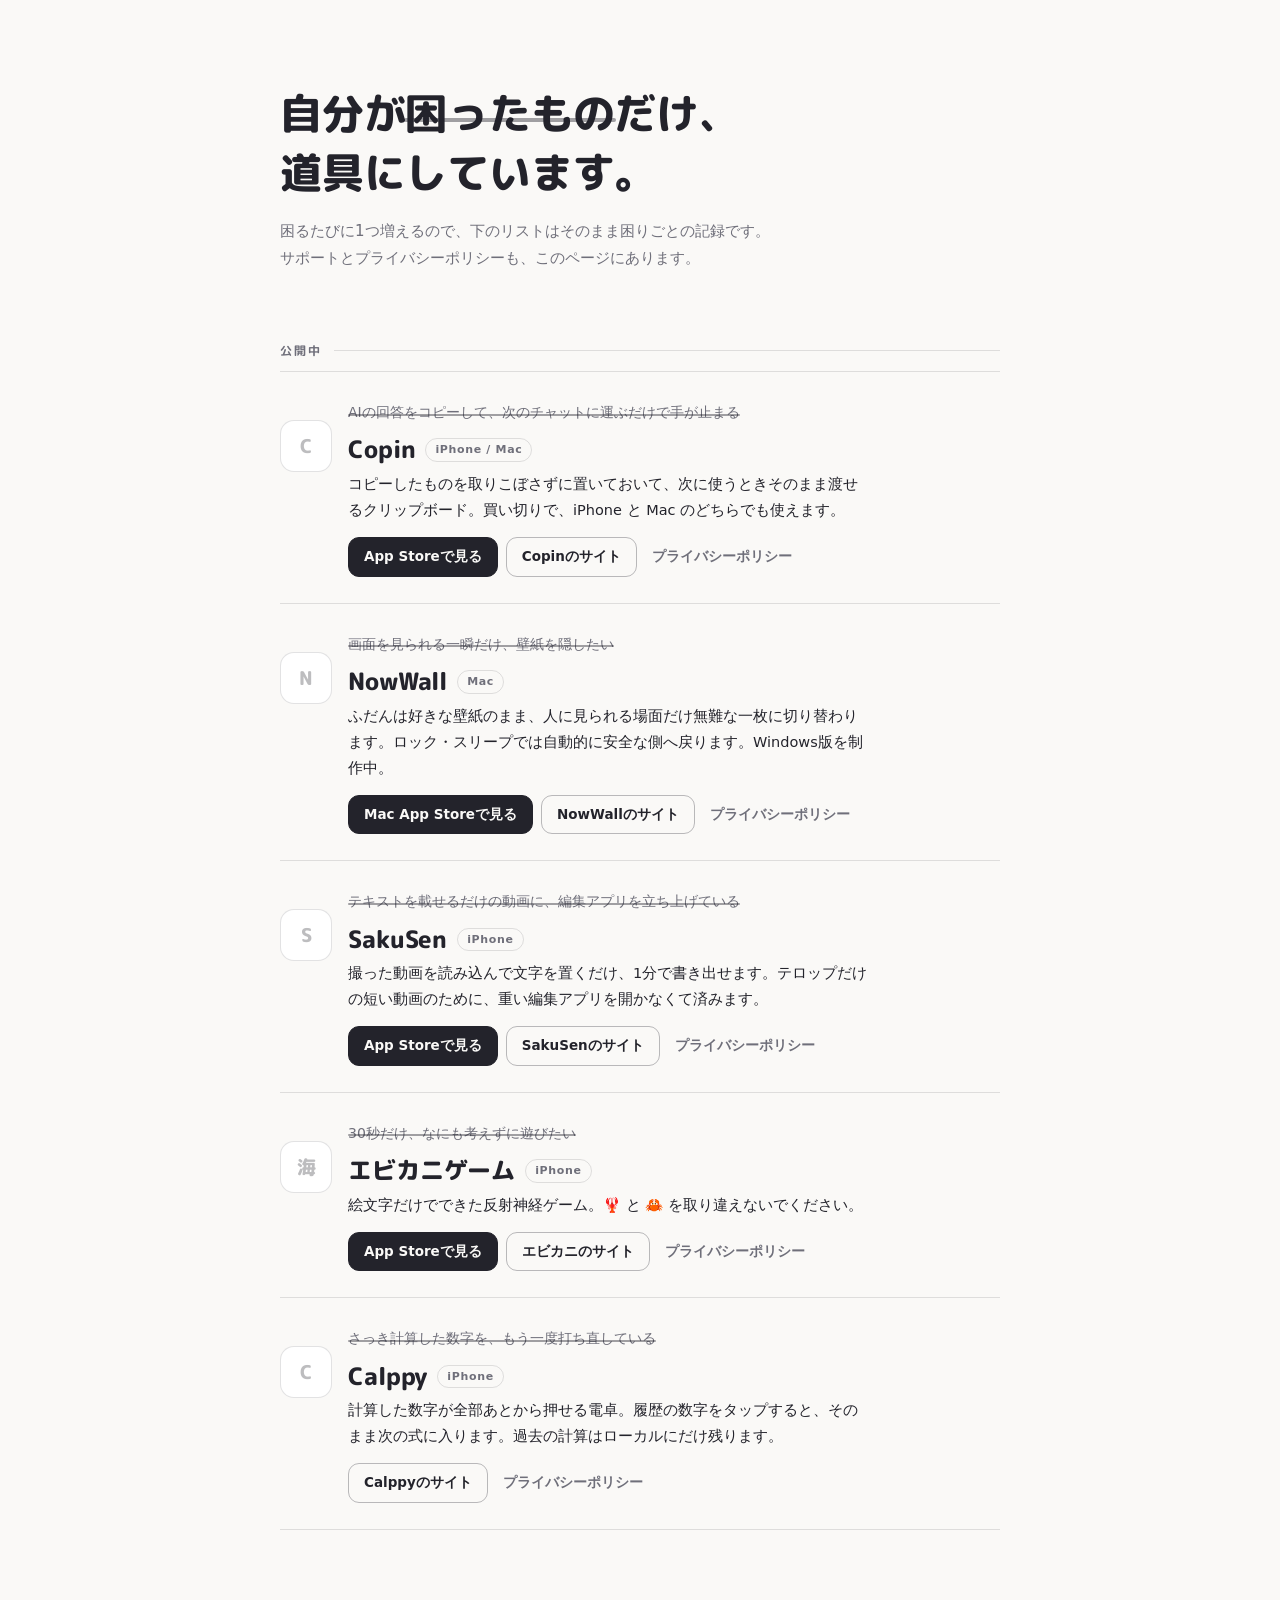
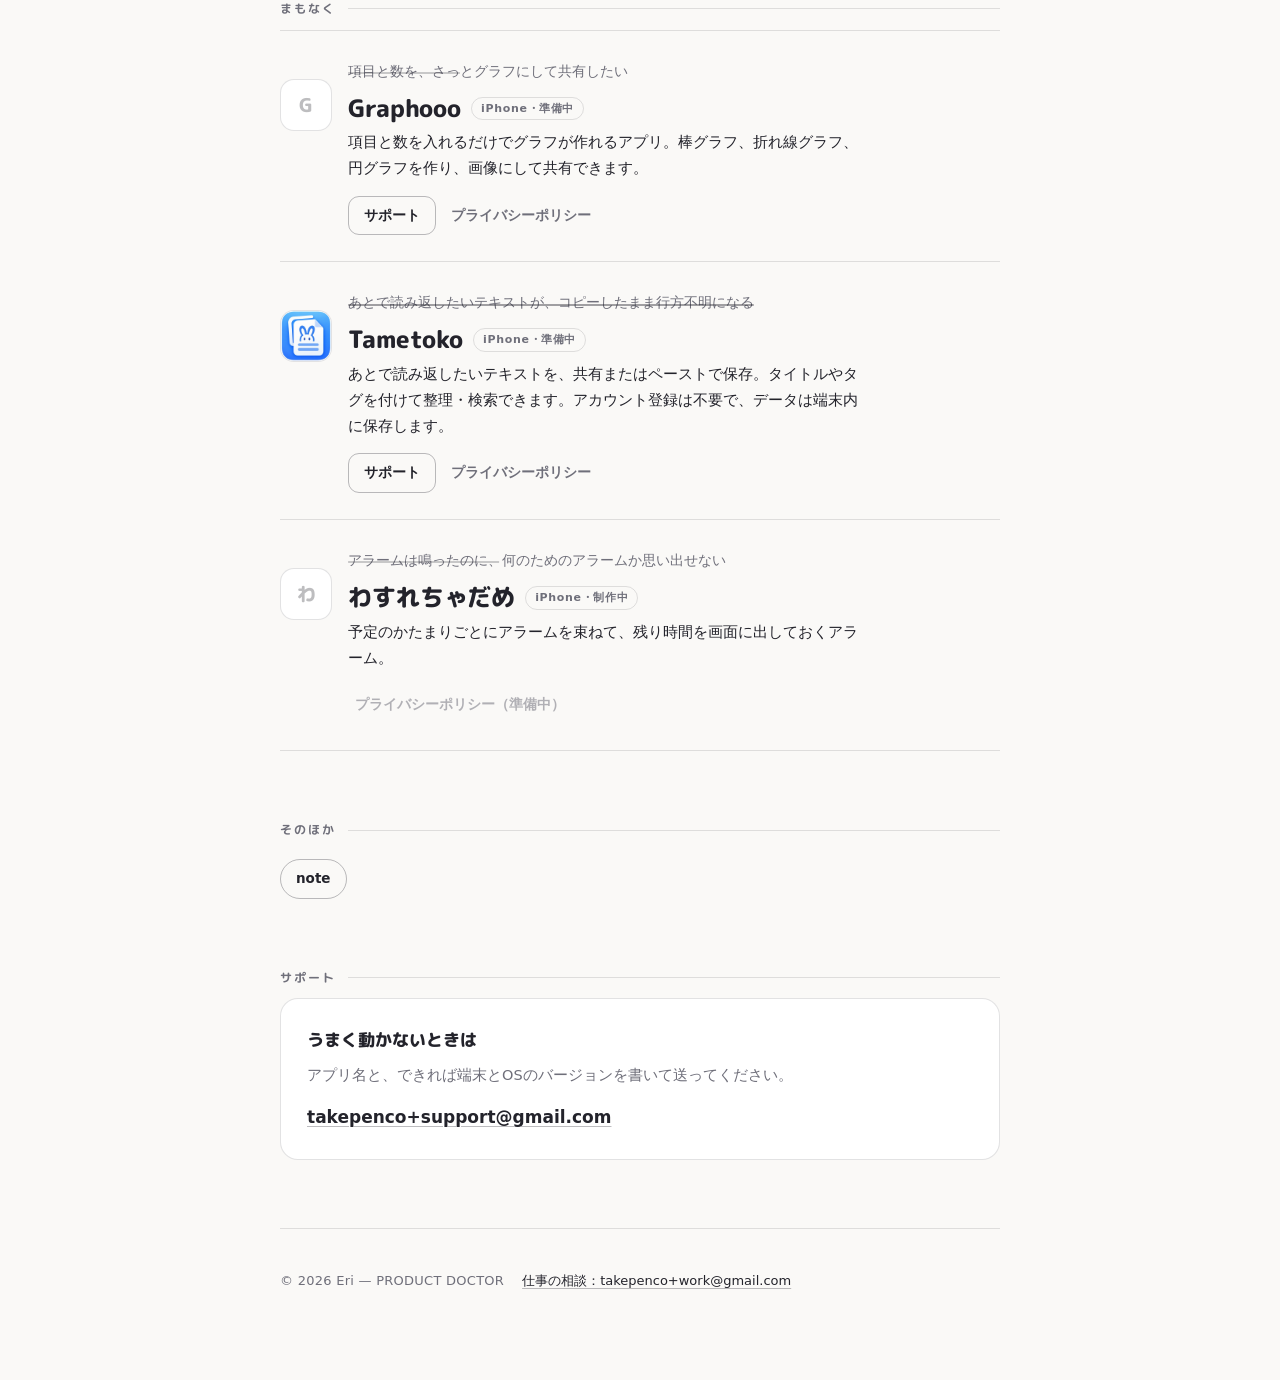
==== commit c6c9065b: "Add bilingual Graphooo support and privacy pages" ====
--- a/index.html
+++ b/index.html
@@ -21,7 +21,7 @@
   <link rel="preconnect" href="https://fonts.googleapis.com">
   <link rel="preconnect" href="https://fonts.gstatic.com" crossorigin>
   <link href="https://fonts.googleapis.com/css2?family=M+PLUS+Rounded+1c:wght@700;800&amp;display=swap" rel="stylesheet">
-  <link rel="stylesheet" href="styles.css">
+  <link rel="stylesheet" href="styles.css?v=20261016-1">
   <script src="js/main.js" defer></script>
 </head>
 <body>
@@ -133,6 +133,23 @@
     <section class="wrap product-section upcoming" id="soon" aria-labelledby="soon-title">
       <h2 id="soon-title">まもなく</h2>
 
+      <article class="product">
+        <span class="icon" aria-hidden="true">
+          <!-- TODO: Graphoooのアイコン画像が用意できたら追加する -->
+          <span class="icon-fallback">G</span>
+        </span>
+        <div class="product-body">
+          <p class="symptom">項目と数を、さっとグラフにして共有したい</p>
+          <h3 class="name">Graphooo <span class="tag">iPhone・準備中</span></h3>
+          <p class="desc">項目と数を入れるだけでグラフが作れるアプリ。棒グラフ、折れ線グラフ、円グラフを作り、画像にして共有できます。</p>
+          <div class="links" aria-label="Graphoooのリンク">
+            <!-- TODO: App Store URLと公開状況を確認したら、ストアリンクの追加と「公開中」への移動を行う -->
+            <a class="btn" href="graphooo/">サポート</a>
+            <a class="btn quiet" href="graphooo/privacy/">プライバシーポリシー</a>
+          </div>
+        </div>
+      </article>
+
       <article class="product full-strike">
         <span class="icon" aria-hidden="true">
           <span class="icon-fallback">T</span>
--- a/styles.css
+++ b/styles.css
@@ -446,6 +446,52 @@
   font-size: 14px;
 }
 
+.language-nav {
+  display: flex;
+  flex-wrap: wrap;
+  gap: 8px 20px;
+  margin-top: 22px;
+  font-size: 14px;
+}
+
+.bilingual-content > .language-section {
+  padding-block: 12px 40px;
+  scroll-margin-top: 24px;
+}
+
+.bilingual-content > .language-section + .language-section {
+  padding-top: 36px;
+  border-top: 1px solid var(--line);
+}
+
+.bilingual-content .language-title {
+  margin-top: 0;
+  font-size: 22px;
+}
+
+.language-section h3 {
+  margin: 28px 0 8px;
+  font-family: var(--display);
+  font-size: 17px;
+  line-height: 1.6;
+}
+
+.language-section p + p {
+  margin-top: 14px;
+}
+
+.language-section .contact {
+  margin-block: 26px;
+}
+
+.language-section .contact h3 {
+  margin-top: 0;
+}
+
+.language-section .contact p:last-child {
+  margin-bottom: 0;
+}
+
 @media (max-width: 520px) {
   .wrap {
     width: min(100% - 36px, var(--max-width));
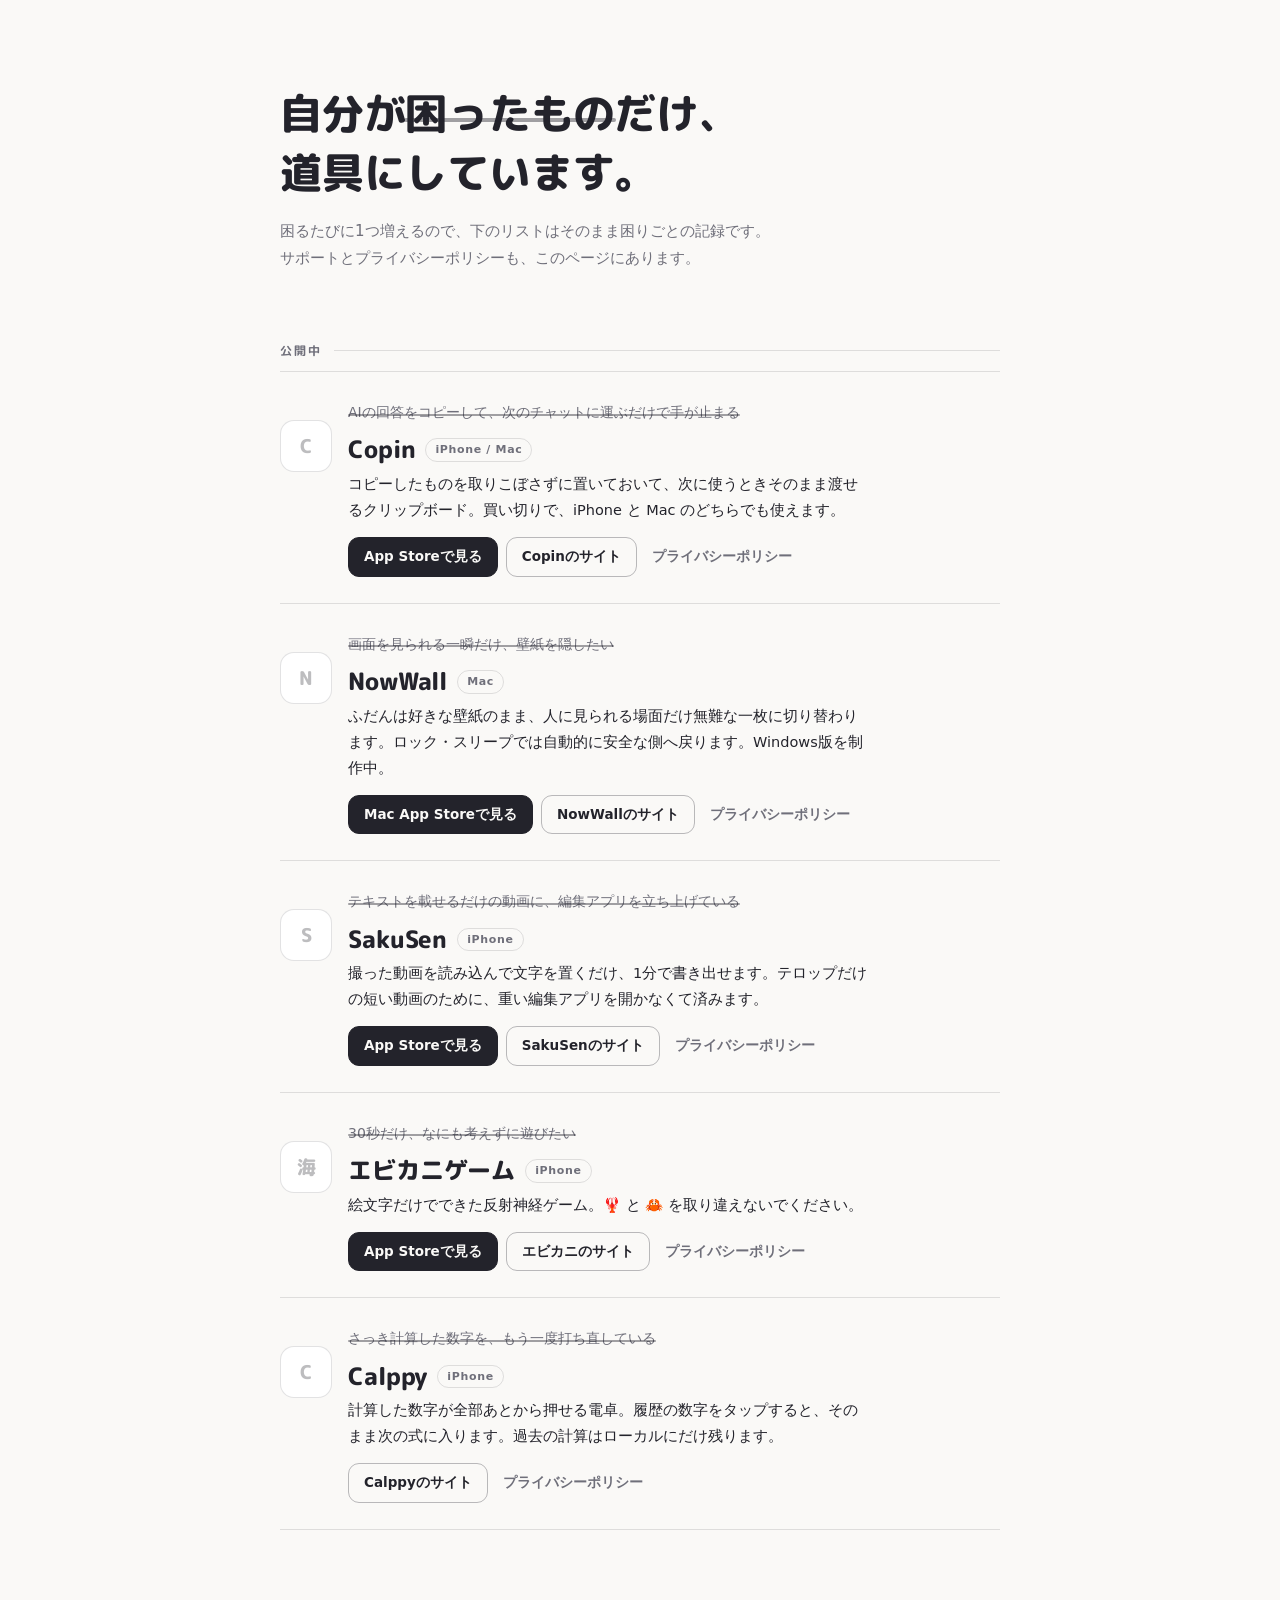
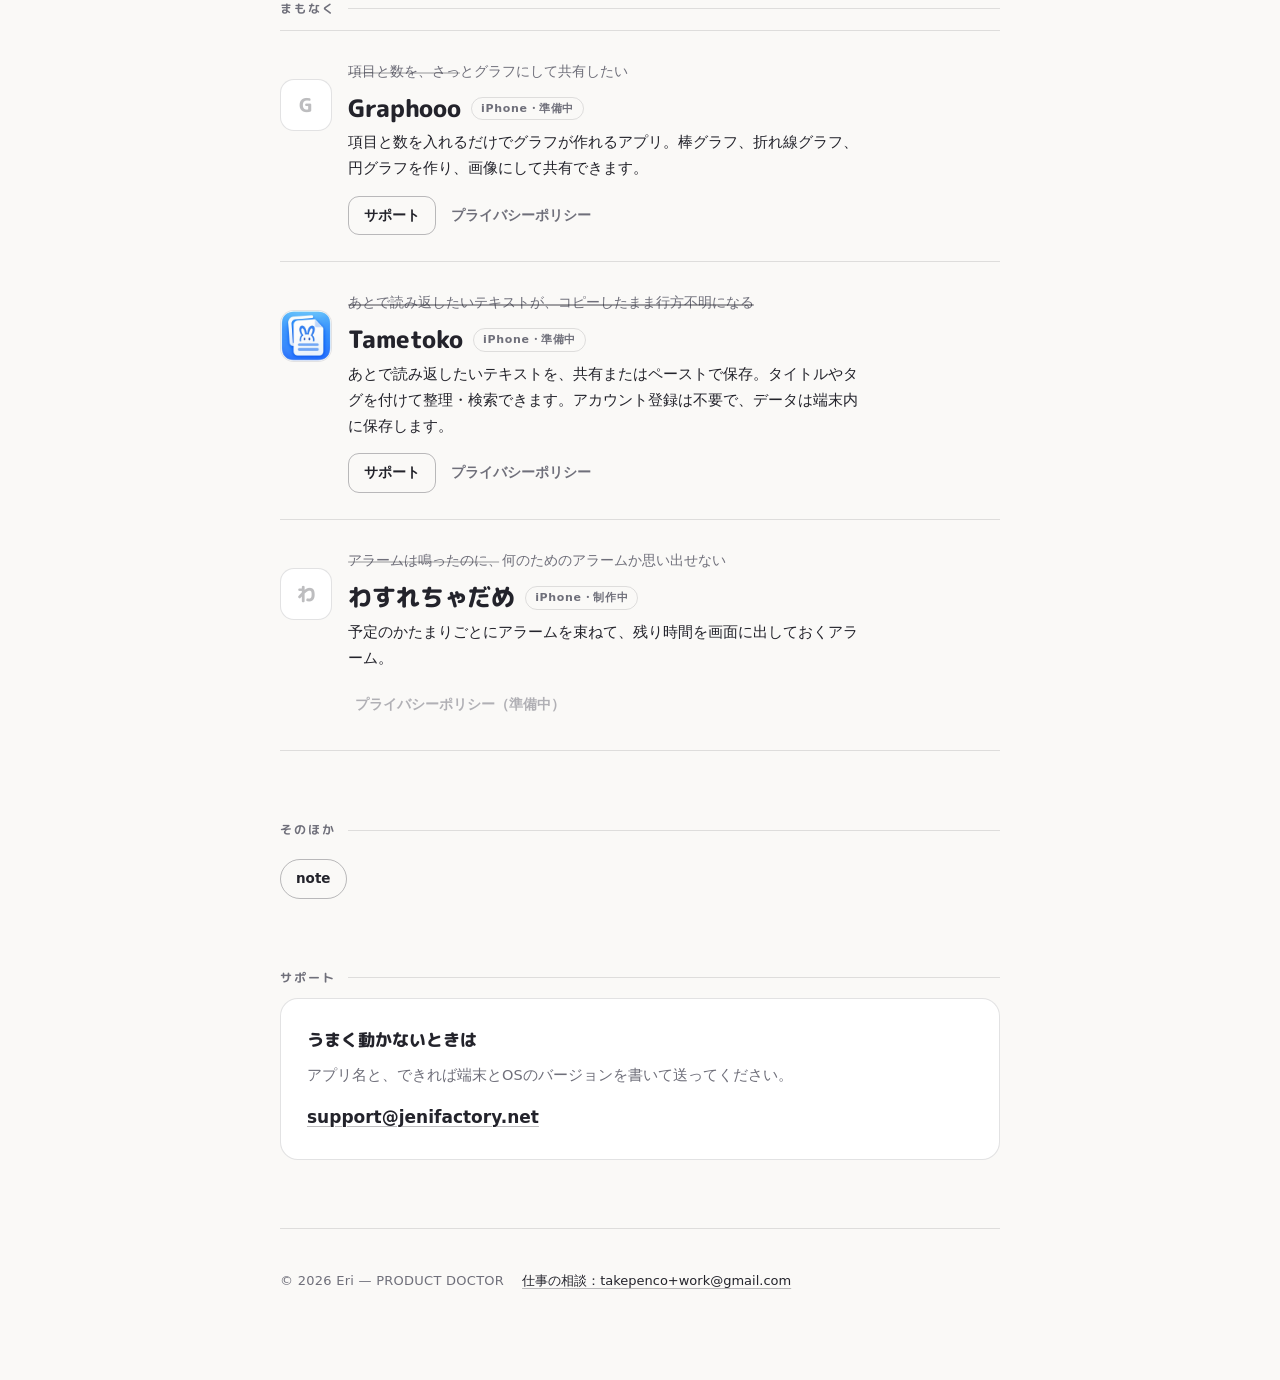
==== commit ce2213e0: "Update all support contacts to jenifactory address" ====
--- a/index.html
+++ b/index.html
@@ -143,7 +143,8 @@
           <h3 class="name">Graphooo <span class="tag">iPhone・準備中</span></h3>
           <p class="desc">項目と数を入れるだけでグラフが作れるアプリ。棒グラフ、折れ線グラフ、円グラフを作り、画像にして共有できます。</p>
           <div class="links" aria-label="Graphoooのリンク">
-            <!-- TODO: App Store URLと公開状況を確認したら、ストアリンクの追加と「公開中」への移動を行う -->
+            <!-- Apple ID: 6819986413。審査提出予定のため、公開確認後に下のストアリンクを有効化し「公開中」へ移す。 -->
+            <!-- <a class="btn primary" href="https://apps.apple.com/app/id6819986413" target="_blank" rel="noopener noreferrer">App Storeで見る</a> -->
             <a class="btn" href="graphooo/">サポート</a>
             <a class="btn quiet" href="graphooo/privacy/">プライバシーポリシー</a>
           </div>
@@ -196,8 +197,8 @@
       <div class="contact">
         <h3>うまく動かないときは</h3>
         <p>アプリ名と、できれば端末とOSのバージョンを書いて送ってください。</p>
-        <a class="mail" href="mailto:takepenco+support@gmail.com?subject=%E3%82%A2%E3%83%97%E3%83%AA%E3%82%B5%E3%83%9D%E3%83%BC%E3%83%88&amp;body=%E3%82%A2%E3%83%97%E3%83%AA%E5%90%8D%EF%BC%9A%0A%E7%AB%AF%E6%9C%AB%EF%BC%9A%0AOS%E3%83%90%E3%83%BC%E3%82%B8%E3%83%A7%E3%83%B3%EF%BC%9A%0A%0A%E5%9B%B0%E3%81%A3%E3%81%A6%E3%81%84%E3%82%8B%E3%81%93%E3%81%A8%EF%BC%9A">takepenco+support@gmail.com</a>
-        <!-- 将来アプリ専用窓口が必要になったら、同じ形式で +copin などのmailtoを追加する -->
+        <a class="mail" href="mailto:support@jenifactory.net?subject=%E3%82%A2%E3%83%97%E3%83%AA%E3%82%B5%E3%83%9D%E3%83%BC%E3%83%88&amp;body=%E3%82%A2%E3%83%97%E3%83%AA%E5%90%8D%EF%BC%9A%0A%E7%AB%AF%E6%9C%AB%EF%BC%9A%0AOS%E3%83%90%E3%83%BC%E3%82%B8%E3%83%A7%E3%83%B3%EF%BC%9A%0A%0A%E5%9B%B0%E3%81%A3%E3%81%A6%E3%81%84%E3%82%8B%E3%81%93%E3%81%A8%EF%BC%9A">support@jenifactory.net</a>
+        <!-- 将来アプリ専用窓口が必要になったら、専用のメールアドレスとmailtoを追加する -->
       </div>
     </section>
   </main>
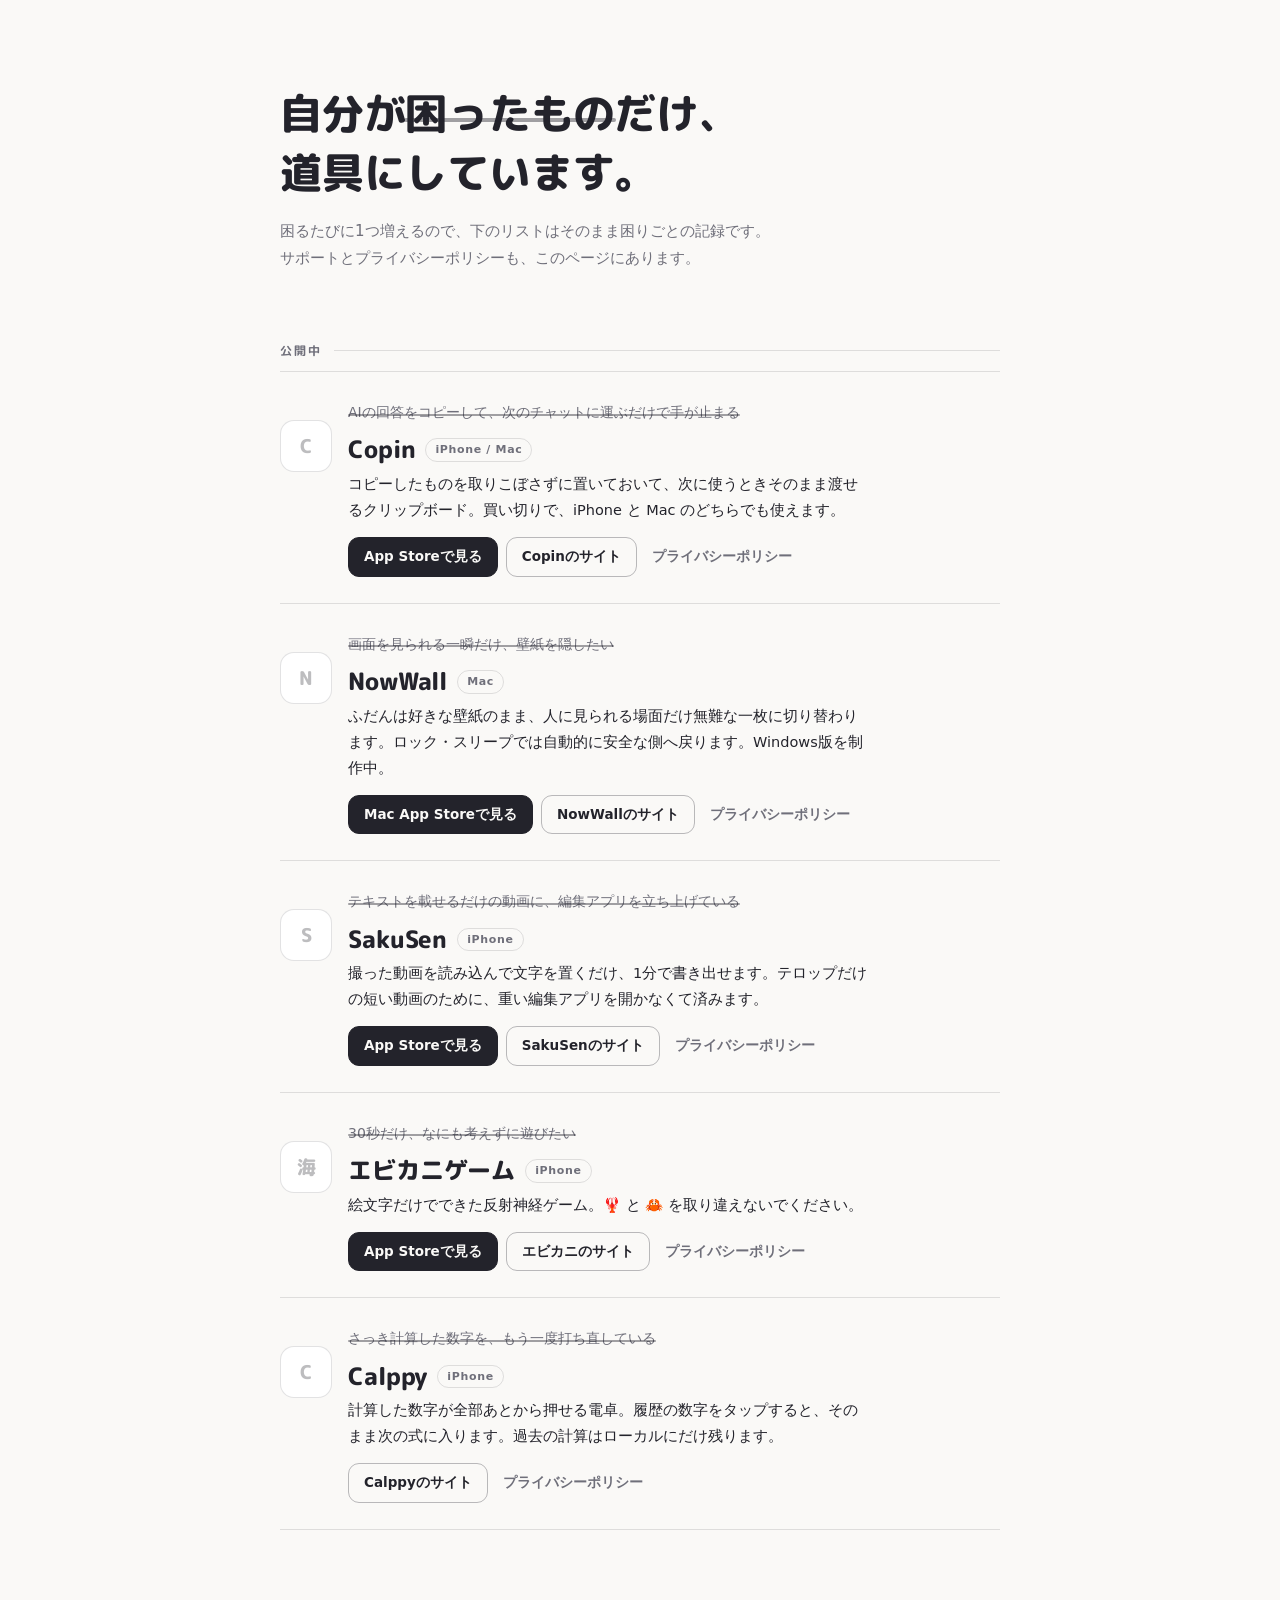
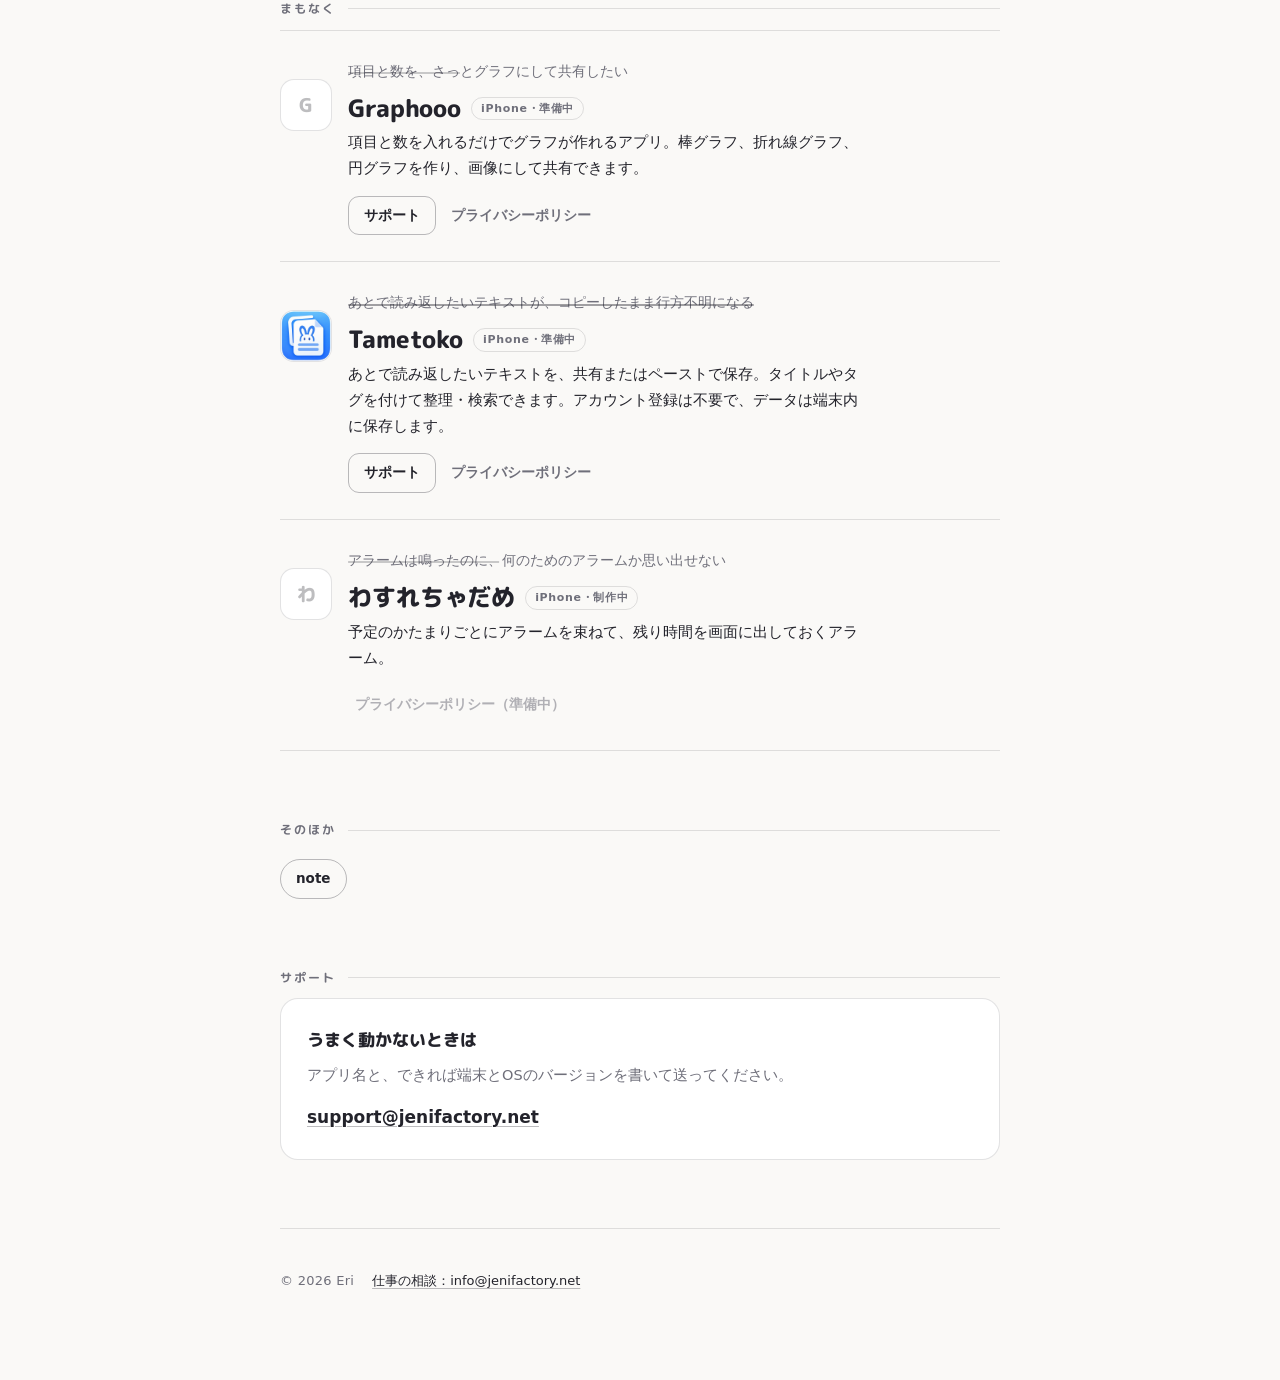
==== commit 0d0a7f1e: "Simplify footers and update work contact" ====
--- a/index.html
+++ b/index.html
@@ -204,8 +204,8 @@
   </main>
 
   <footer class="wrap">
-    <p class="sig">© 2026 Eri <span aria-hidden="true">—</span> PRODUCT DOCTOR</p>
-    <p><a href="mailto:takepenco+work@gmail.com?subject=%E4%BB%95%E4%BA%8B%E3%81%AE%E7%9B%B8%E8%AB%87">仕事の相談：takepenco+work@gmail.com</a></p>
+    <p class="sig">© 2026 Eri</p>
+    <p><a href="mailto:info@jenifactory.net?subject=%E4%BB%95%E4%BA%8B%E3%81%AE%E7%9B%B8%E8%AB%87">仕事の相談：info@jenifactory.net</a></p>
   </footer>
 </body>
 </html>
